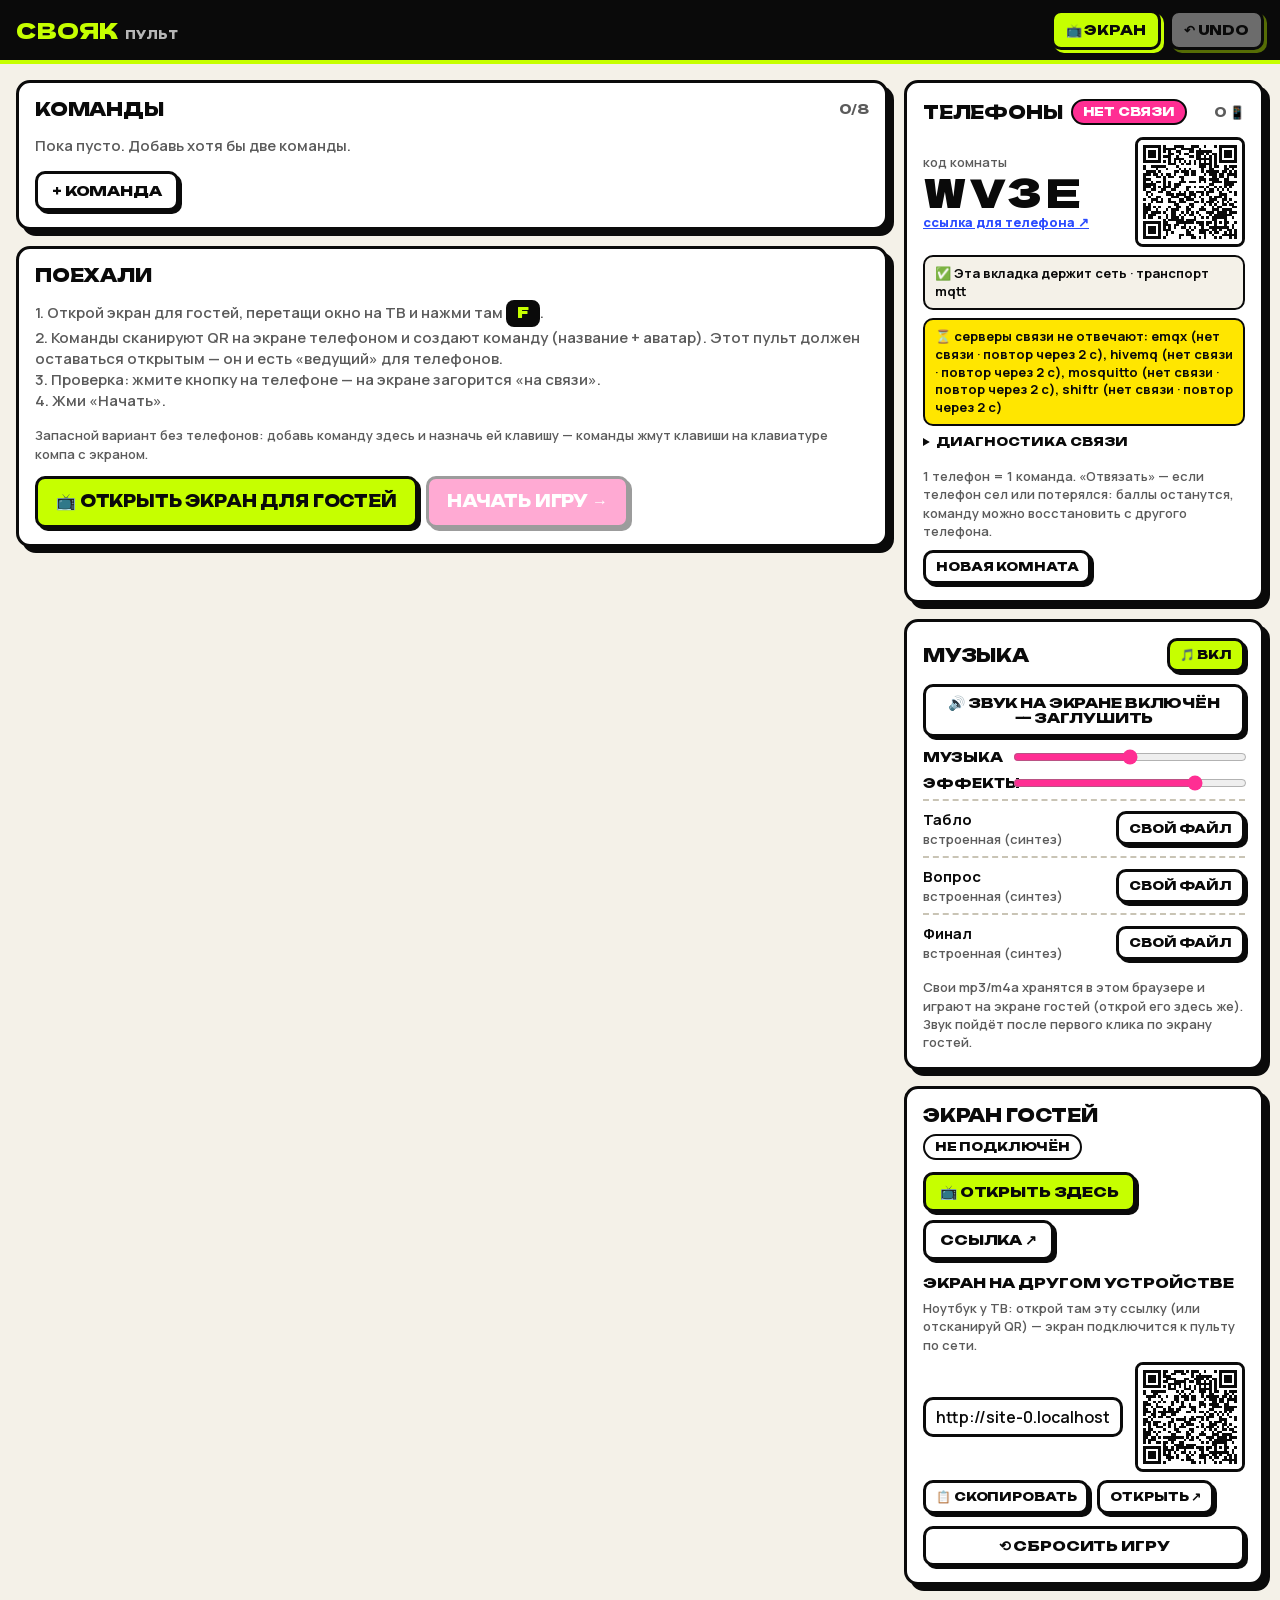
==== index.html @ b2e5863d "Без названия «СВОЯК / Zoomer Edition» на экране гостей Co-Authored-By: Claude Opus 5.5 <noreply@anth" ====
<!doctype html>
<html lang="ru">
<head>
  <meta charset="utf-8">
  <meta name="viewport" content="width=device-width, initial-scale=1">
  <title>Своя игра — пульт</title>
  <link rel="icon" href="data:image/svg+xml,%3Csvg xmlns=%22http://www.w3.org/2000/svg%22 viewBox=%220 0 64 64%22%3E%3Crect x=%224%22 y=%224%22 width=%2256%22 height=%2256%22 rx=%2214%22 fill=%22%23C6FF00%22 stroke=%22%230A0A0A%22 stroke-width=%226%22/%3E%3Ctext x=%2232%22 y=%2246%22 font-family=%22Arial Black,Arial,sans-serif%22 font-weight=%22900%22 font-size=%2238%22 text-anchor=%22middle%22 fill=%22%230A0A0A%22%3E%D0%A1%3C/text%3E%3C/svg%3E">
  <link rel="preload" href="assets/fonts/unbounded-cyrillic.woff2" as="font" type="font/woff2" crossorigin>
  <link rel="preload" href="assets/fonts/dela-gothic-one-cyrillic.woff2" as="font" type="font/woff2" crossorigin>
  <link rel="stylesheet" href="css/base.css?v=202610181628">
  <link rel="stylesheet" href="css/host.css?v=202610181628">
</head>
<body>
  <header class="topbar">
    <div class="logo">СВОЯК<small>пульт</small></div>
    <button class="btn lime" data-act="openScreen" title="Открыть экран для гостей">📺 Экран</button>
    <button class="btn" data-act="undo" id="undo-top" title="Отменить последнее начисление (Ctrl+Z)">↶ Undo</button>
  </header>
  <div id="banners"></div>
  <div class="layout">
    <main class="main" id="main"></main>
    <aside class="side" id="side"></aside>
  </div>
  <div id="toast" class="toast" hidden></div>

  <script src="js/state.js?v=202610181628"></script>
  <script src="js/loader.js?v=202610181628"></script>
  <!-- связь с телефонами: библиотеки лежат локально (CDN бывают заблокированы) -->
  <script src="js/vendor/mqtt-5.10.1.min.js?v=202610181628"></script>
  <script src="js/vendor/peerjs-1.5.4.min.js?v=202610181628"></script>
  <script src="js/qr.js?v=202610181628"></script>
  <script src="js/net.js?v=202610181628"></script>
  <script src="js/mediadb.js?v=202610181628"></script>
  <script src="js/remote.js?v=202610181628"></script>
  <script src="js/host.js?v=202610181628"></script>
</body>
</html>
---- css/base.css ----
/* Шрифты лежат у нас (assets/fonts, OFL — см. assets/CREDITS.md): без Google Fonts страница
   не ждёт чужой сервер. font-display: swap — сначала системный шрифт, потом подменяем.
   Fallback-гарнитуры подогнаны по ширине/высоте (size-adjust, ascent/descent-override),
   чтобы при подмене вёрстка почти не прыгала. Подмножества: кириллица + латиница. */
@font-face { font-family: "Dela Gothic One"; font-style: normal; font-weight: 400; font-display: swap;
  src: url("../assets/fonts/dela-gothic-one-cyrillic.woff2") format("woff2"); unicode-range: U+0301, U+0400-045F, U+0490-0491, U+04B0-04B1, U+2116; }
@font-face { font-family: "Dela Gothic One"; font-style: normal; font-weight: 400; font-display: swap;
  src: url("../assets/fonts/dela-gothic-one-latin.woff2") format("woff2"); unicode-range: U+0000-00FF, U+0131, U+0152-0153, U+02BB-02BC, U+02C6, U+02DA, U+02DC, U+0304, U+0308, U+0329, U+2000-206F, U+20AC, U+2122, U+2191, U+2193, U+2212, U+2215, U+FEFF, U+FFFD; }
@font-face { font-family: "Unbounded"; font-style: normal; font-weight: 700 900; font-display: swap;
  src: url("../assets/fonts/unbounded-cyrillic.woff2") format("woff2"); unicode-range: U+0301, U+0400-045F, U+0490-0491, U+04B0-04B1, U+2116; }
@font-face { font-family: "Unbounded"; font-style: normal; font-weight: 700 900; font-display: swap;
  src: url("../assets/fonts/unbounded-latin.woff2") format("woff2"); unicode-range: U+0000-00FF, U+0131, U+0152-0153, U+02BB-02BC, U+02C6, U+02DA, U+02DC, U+0304, U+0308, U+0329, U+2000-206F, U+20AC, U+2122, U+2191, U+2193, U+2212, U+2215, U+FEFF, U+FFFD; }
@font-face { font-family: "Manrope"; font-style: normal; font-weight: 400 800; font-display: swap;
  src: url("../assets/fonts/manrope-cyrillic.woff2") format("woff2"); unicode-range: U+0301, U+0400-045F, U+0490-0491, U+04B0-04B1, U+2116; }
@font-face { font-family: "Manrope"; font-style: normal; font-weight: 400 800; font-display: swap;
  src: url("../assets/fonts/manrope-latin.woff2") format("woff2"); unicode-range: U+0000-00FF, U+0131, U+0152-0153, U+02BB-02BC, U+02C6, U+02DA, U+02DC, U+0304, U+0308, U+0329, U+2000-206F, U+20AC, U+2122, U+2191, U+2193, U+2212, U+2215, U+FEFF, U+FFFD; }
@font-face { font-family: "Rubik Mono One"; font-style: normal; font-weight: 400; font-display: swap;
  src: url("../assets/fonts/rubik-mono-one-cyrillic.woff2") format("woff2"); unicode-range: U+0301, U+0400-045F, U+0490-0491, U+04B0-04B1, U+2116; }
@font-face { font-family: "Rubik Mono One"; font-style: normal; font-weight: 400; font-display: swap;
  src: url("../assets/fonts/rubik-mono-one-latin.woff2") format("woff2"); unicode-range: U+0000-00FF, U+0131, U+0152-0153, U+02BB-02BC, U+02C6, U+02DA, U+02DC, U+0304, U+0308, U+0329, U+2000-206F, U+20AC, U+2122, U+2191, U+2193, U+2212, U+2215, U+FEFF, U+FFFD; }

/* metric-friendly fallback: Arial Black (macOS/Windows) или Arial/Roboto Bold (Android) */
@font-face { font-family: "Dela Fallback Black"; src: local("Arial Black"), local("Arial-Black"); size-adjust: 109.3%; ascent-override: 106.1%; descent-override: 26.4%; line-gap-override: 0%; }
@font-face { font-family: "Dela Fallback"; src: local("Arial Bold"), local("Arial-BoldMT"), local("Roboto Bold"), local("Roboto-Bold"); size-adjust: 130.5%; ascent-override: 88.9%; descent-override: 22.1%; line-gap-override: 0%; }
@font-face { font-family: "Unbounded Fallback Black"; src: local("Arial Black"), local("Arial-Black"); size-adjust: 117.5%; ascent-override: 84.7%; descent-override: 20.9%; line-gap-override: 0%; }
@font-face { font-family: "Unbounded Fallback"; src: local("Arial Bold"), local("Arial-BoldMT"), local("Roboto Bold"), local("Roboto-Bold"); size-adjust: 134%; ascent-override: 74.3%; descent-override: 18.3%; line-gap-override: 0%; }
@font-face { font-family: "Manrope Fallback"; font-weight: 400 599; src: local("Arial"), local("ArialMT"), local("Roboto"), local("Roboto-Regular"); size-adjust: 99%; ascent-override: 107.7%; descent-override: 30.3%; line-gap-override: 0%; }
@font-face { font-family: "Manrope Fallback"; font-weight: 600 900; src: local("Arial Bold"), local("Arial-BoldMT"), local("Roboto Bold"), local("Roboto-Bold"); size-adjust: 99%; ascent-override: 107.7%; descent-override: 30.3%; line-gap-override: 0%; }
@font-face { font-family: "Rubik Mono Fallback"; src: local("Arial Black"), local("Arial-Black"); size-adjust: 131.7%; ascent-override: 70.8%; descent-override: 23.2%; line-gap-override: 0%; }

/* Общие токены: кислотный лайм, горячий розовый, электрик-синий, оранжевый + чёрный и белый. */
:root {
  --lime: #C6FF00;
  --pink: #FF2E93;
  --blue: #2B4BFF;
  --orange: #FF6A00;
  --yellow: #FFE600;
  --black: #0A0A0A;
  --white: #FFFFFF;
  --paper: #F4F1E8;
  --red: #FF2E2E;

  --bg: var(--blue);
  --ink: var(--black);

  --line: 4px solid var(--black);
  --hard: 8px 8px 0 var(--black);
  --hard-sm: 5px 5px 0 var(--black);
  --ease-pop: cubic-bezier(.34, 1.56, .64, 1);

  --font-display: "Dela Gothic One", "Dela Fallback Black", "Dela Fallback", Impact, sans-serif;
  --font-head: "Unbounded", "Unbounded Fallback Black", "Unbounded Fallback", "Arial Black", sans-serif;
  --font-mono: "Rubik Mono One", "Rubik Mono Fallback", "Courier New", monospace;
  --font-body: "Manrope", "Manrope Fallback", "Helvetica Neue", Arial, sans-serif;
}

[hidden] { display: none !important; }
* { box-sizing: border-box; }
html { -webkit-text-size-adjust: 100%; }
body {
  margin: 0;
  background: var(--bg);
  color: var(--ink);
  font-family: var(--font-body);
  -webkit-font-smoothing: antialiased;
}
button, input, select { font: inherit; color: inherit; }
button { cursor: pointer; }
.emoji-font { font-family: "Apple Color Emoji", "Segoe UI Emoji", "Noto Color Emoji", sans-serif; }
---- css/host.css ----
/* Пульт ведущего: тот же стикерный стиль, но спокойнее и удобнее.
   Mobile-first: на 360–400 px одна колонка с отступами 16 px, на десктопе — две. */
body { background: var(--paper); color: var(--black); font: 600 15px/1.4 var(--font-body); min-height: 100vh; overflow-x: hidden; }

.topbar {
  position: sticky; top: 0; z-index: 50; display: flex; flex-wrap: wrap; align-items: center; gap: 8px;
  padding: 10px 16px; background: var(--black); color: var(--white); border-bottom: 4px solid var(--lime);
}
.logo { font: 400 22px/1 var(--font-display); color: var(--lime); margin-right: auto; white-space: nowrap; }
.logo small { font: 800 11px var(--font-head); color: var(--white); opacity: .7; margin-left: 6px; letter-spacing: .04em; text-transform: uppercase; }
.topbar .btn { padding: 8px 12px; font-size: 13px; box-shadow: 3px 3px 0 var(--lime); }

.banner { margin: 12px 16px 0; padding: 10px 14px; border: 3px solid var(--black); border-radius: 10px; background: var(--yellow); font-weight: 700; box-shadow: 4px 4px 0 var(--black); }
.banner a { color: var(--black); font-weight: 800; }
.banner.sample { background: var(--orange); }

.layout { display: grid; grid-template-columns: minmax(0, 1fr); gap: 16px; padding: 16px; max-width: 1400px; margin: 0 auto; }
@media (min-width: 980px) {
  .layout { grid-template-columns: minmax(0, 1fr) 360px; align-items: start; }
  .side { position: sticky; top: 76px; }
}
.side { display: flex; flex-direction: column; gap: 16px; min-width: 0; }
.main { display: flex; flex-direction: column; gap: 16px; min-width: 0; }

.card { background: var(--white); border: 3px solid var(--black); border-radius: 14px; box-shadow: 6px 6px 0 var(--black); padding: 16px; min-width: 0; }
.card h2 { margin: 0 0 12px; font: 800 18px/1.15 var(--font-head); text-transform: uppercase; letter-spacing: -.01em; display: flex; align-items: center; gap: 8px; flex-wrap: wrap; }
.card h2 .sp { margin-left: auto; }
.card h3 { margin: 14px 0 8px; font: 800 14px var(--font-head); text-transform: uppercase; }
.muted { color: #5b5b5b; font-weight: 600; }
.small { font-size: 13px; }

/* кнопки */
.btn {
  display: inline-flex; align-items: center; justify-content: center; gap: 6px; min-height: 40px; padding: 8px 14px;
  border: 3px solid var(--black); border-radius: 10px; background: var(--white); color: var(--black);
  font: 800 14px/1.1 var(--font-head); text-transform: uppercase; letter-spacing: -.01em; box-shadow: 3px 3px 0 var(--black);
  transition: transform .08s, box-shadow .08s; text-decoration: none; touch-action: manipulation; text-align: center;
}
.btn:active { transform: translate(3px, 3px); box-shadow: 0 0 0 var(--black); }
.btn:disabled { opacity: .4; pointer-events: none; }
.btn.lime { background: var(--lime); }
.btn.pink { background: var(--pink); color: var(--white); }
.btn.blue { background: var(--blue); color: var(--white); }
.btn.orange { background: var(--orange); color: var(--black); }
.btn.black { background: var(--black); color: var(--lime); }
.btn.big { min-height: 52px; font-size: 16px; padding: 12px 18px; }
.btn.wide { width: 100%; }
.btn.danger { background: var(--red); color: var(--white); }
.btn.sm { min-height: 34px; padding: 5px 10px; font-size: 12px; }
.row { display: flex; flex-wrap: wrap; gap: 8px; align-items: center; }
.row > .grow { flex: 1; }
.stack { display: flex; flex-direction: column; gap: 8px; }

input[type=text], input[type=number], select {
  min-height: 40px; padding: 6px 10px; border: 3px solid var(--black); border-radius: 10px; background: var(--white);
  font: 700 16px var(--font-body); min-width: 0; width: 100%;
}
input:focus, select:focus, .btn:focus-visible { outline: 3px solid var(--blue); outline-offset: 2px; }

/* настройка команд */
.team-edit { display: grid; grid-template-columns: 56px minmax(0, 1fr) auto; gap: 8px; align-items: center; padding: 12px; border: 3px solid var(--black); border-radius: 12px; background: var(--paper); margin-bottom: 10px; }
.team-edit .emo { text-align: center; font-size: 24px; padding: 4px; }
.team-edit .swatches, .team-edit .keyrow { grid-column: 1 / -1; }
.swatches { display: flex; flex-wrap: wrap; gap: 6px; }
.sw { width: 34px; height: 34px; border-radius: 8px; border: 3px solid var(--black); padding: 0; }
.sw.on { box-shadow: 0 0 0 3px var(--paper), 0 0 0 6px var(--black); }
.keyrow { display: flex; flex-wrap: wrap; gap: 8px; align-items: center; }
.kbd { display: inline-block; min-width: 34px; text-align: center; padding: 4px 8px; border-radius: 8px; background: var(--black); color: var(--lime); font: 400 15px var(--font-mono); }
.btn.capturing { background: var(--pink); color: var(--white); animation: blink 1s steps(2) infinite; }
@keyframes blink { 50% { opacity: .6; } }
.emoji-picks { display: flex; flex-wrap: wrap; gap: 4px; }
.emoji-picks button { border: 2px solid var(--black); background: var(--white); border-radius: 8px; width: 34px; height: 34px; font-size: 18px; padding: 0; }

/* мини-табло */
.mboard { display: flex; flex-direction: column; gap: 8px; }
.mrow { display: grid; grid-template-columns: repeat(var(--cols, 5), minmax(0, 1fr)); gap: 6px; }
.mrow .mname { grid-column: 1 / -1; font: 800 13px/1.2 var(--font-head); text-transform: uppercase; padding: 4px 2px 0; }
@media (min-width: 700px) {
  .mrow { grid-template-columns: minmax(150px, 1.6fr) repeat(var(--cols, 5), minmax(0, 1fr)); }
  .mrow .mname { grid-column: auto; align-self: center; padding: 0; }
}
.mcell { position: relative; min-height: 48px; border: 3px solid var(--black); border-radius: 10px; background: var(--lime); font: 400 17px var(--font-display); box-shadow: 3px 3px 0 var(--black); padding: 0; }
.mcell:active { transform: translate(3px, 3px); box-shadow: none; }
.mcell.used { background: #e4e0d4; color: #8a8a8a; box-shadow: none; text-decoration: line-through; border-style: dashed; }
.mcell.current { background: var(--pink); color: var(--white); }
.mcell .sp { position: absolute; right: -6px; top: -9px; font-size: 15px; background: var(--white); border: 2px solid var(--black); border-radius: 50%; width: 24px; height: 24px; display: grid; place-items: center; text-decoration: none; }
.mcell .dot { position: absolute; left: 4px; top: 4px; width: 12px; height: 12px; border-radius: 50%; border: 2px solid var(--black); background: var(--tc); }
.mcell.armed { background: var(--orange); color: var(--black); text-decoration: none; }

/* вопрос */
.qmeta { display: flex; flex-wrap: wrap; gap: 6px; margin-bottom: 10px; }
.pill { display: inline-flex; align-items: center; gap: 4px; padding: 4px 10px; border: 2px solid var(--black); border-radius: 999px; font: 800 12px/1.2 var(--font-head); text-transform: uppercase; background: var(--white); }
.pill.black { background: var(--black); color: var(--lime); }
.pill.pink { background: var(--pink); color: var(--white); }
.pill.lime { background: var(--lime); }
.prompt { font: 800 19px/1.3 var(--font-head); margin: 4px 0 12px; }
.answer { padding: 12px 14px; border: 3px solid var(--black); border-radius: 12px; background: var(--lime); box-shadow: 4px 4px 0 var(--black); }
.answer .lbl { font: 800 11px var(--font-head); letter-spacing: .08em; }
.answer .txt { font: 900 22px/1.15 var(--font-head); margin-top: 2px; }
.note { margin-top: 10px; padding: 10px 12px; border-left: 5px solid var(--pink); background: var(--paper); font-size: 14px; }
.thumbs { display: flex; flex-wrap: wrap; gap: 8px; margin: 0 0 12px; }
.thumbs img { height: 90px; max-width: 45%; object-fit: cover; border: 3px solid var(--black); border-radius: 8px; background: #ddd; }
.thumbs .broken { height: 90px; padding: 8px; border: 3px dashed var(--black); border-radius: 8px; font-size: 11px; max-width: 45%; overflow: hidden; word-break: break-all; background: var(--yellow); }
.emoji-big { font-size: 40px; letter-spacing: 4px; }

.judge { display: flex; flex-direction: column; gap: 8px; }
.jrow { display: grid; grid-template-columns: minmax(0, 1fr) auto auto; gap: 6px; align-items: center; padding: 8px; border: 3px solid var(--black); border-radius: 12px; background: var(--white); }
.jrow.buzzed { background: var(--tc); color: var(--tx); box-shadow: 4px 4px 0 var(--black); }
.jrow.owner { outline: 4px solid var(--tc); outline-offset: 0; }
.jrow.out { opacity: .55; }
.jname { display: flex; align-items: center; gap: 8px; min-width: 0; font: 800 15px var(--font-head); }
.jname span:last-child { overflow: hidden; text-overflow: ellipsis; white-space: nowrap; }
.av { flex: 0 0 auto; width: 32px; height: 32px; border-radius: 8px; border: 2px solid var(--black); background: var(--tc); display: grid; place-items: center; font-size: 18px; }
.jrow .btn { min-width: 74px; padding: 6px 8px; }

/* таймер, баззер, счёт */
.timer-big { font: 400 46px/1 var(--font-display); font-variant-numeric: tabular-nums; }
.timer-big.low { color: var(--pink); }
.buzzbox { padding: 12px; border: 3px dashed var(--black); border-radius: 12px; font: 800 16px var(--font-head); text-align: center; }
.buzzbox.hit { border-style: solid; background: var(--tc); color: var(--tx); box-shadow: 4px 4px 0 var(--black); animation: pop .4s var(--ease-pop); }
@keyframes pop { from { transform: scale(.8); } }
.score-row { display: grid; grid-template-columns: minmax(0, 1fr) auto auto auto; gap: 6px; align-items: center; padding: 6px 0; border-bottom: 2px dashed #c9c4b5; }
.score-row:last-child { border-bottom: 0; }
.score-row .val { font: 400 22px var(--font-display); min-width: 56px; text-align: right; }
.score-row .btn { min-width: 40px; font-size: 18px; }
.score-row .val.neg { color: var(--red); }
.undo-label { font-size: 12px; color: #5b5b5b; margin-top: 6px; min-height: 16px; }
/* тост — сверху под шапкой и «прозрачный» для кликов: не перекрывает ✓/✗ судейства */
.toast { position: fixed; left: 50%; top: calc(72px + env(safe-area-inset-top, 0px)); transform: translateX(-50%) rotate(-1deg); z-index: 100; pointer-events: none;
  background: var(--black); color: var(--lime); padding: 10px 16px; border: 3px solid var(--lime); border-radius: 10px; box-shadow: 4px 4px 0 var(--black);
  font-weight: 800; max-width: calc(100% - 32px); text-align: center; }
.hotkeys { font-size: 12px; color: #5b5b5b; }
.hotkeys .kbd { font-size: 11px; padding: 2px 6px; min-width: 0; }
.final-bet { display: grid; grid-template-columns: minmax(0, 1fr) 110px; gap: 8px; align-items: center; margin-bottom: 8px; }
.res-ok { color: #0a7a2a; font-weight: 800; }
.res-bad { color: var(--red); font-weight: 800; }

/* узкий экран телефона: имя команды отдельной строкой, кнопки — под ним */
@media (max-width: 520px) {
  .jrow { grid-template-columns: 1fr 1fr; }
  .jrow .jname { grid-column: 1 / -1; }
  .jrow .btn { width: 100%; }
  .topbar .btn { padding: 6px 10px; }
}

/* телефоны */
.room-row { display: flex; align-items: center; justify-content: space-between; gap: 12px; }
.room-code { font: 400 40px/1 var(--font-display); letter-spacing: .08em; }
.join-link { color: var(--blue); font-weight: 800; }
.qr { width: 110px; height: 110px; border: 3px solid var(--black); border-radius: 8px; background: var(--white); image-rendering: pixelated; flex: 0 0 auto; }
.devs { margin-top: 10px; display: flex; flex-direction: column; gap: 4px; }
.dev-row { display: flex; align-items: center; justify-content: space-between; gap: 8px; padding: 4px 0; border-bottom: 2px dashed #c9c4b5; }
.dev-row:last-child { border-bottom: 0; }
.dev-n { font: 800 14px var(--font-head); white-space: nowrap; }
.pill.orange { background: var(--orange); }

.av { overflow: hidden; }
.av img { width: 100%; height: 100%; object-fit: cover; display: block; }
.dev-row { flex-wrap: wrap; }

/* музыка */
.mus-vol { display: grid; grid-template-columns: 80px 1fr; align-items: center; gap: 8px; margin-bottom: 6px; font: 800 13px var(--font-head); text-transform: uppercase; }
.mus-vol input { width: 100%; accent-color: var(--pink); }
.mus-row { display: flex; align-items: center; gap: 8px; padding: 8px 0; border-top: 2px dashed #c9c4b5; }
.mus-name { flex: 1; min-width: 0; display: flex; flex-direction: column; }
.mus-name span { overflow: hidden; text-overflow: ellipsis; white-space: nowrap; }

.diag { margin-top: 8px; padding: 8px 10px; border: 2px solid var(--black); border-radius: 10px; background: var(--paper); font: 700 13px/1.35 var(--font-body); display: flex; flex-wrap: wrap; align-items: center; gap: 8px; }
.diag.warn { background: var(--yellow); }

.timeup { display: flex; flex-wrap: wrap; align-items: center; gap: 8px; margin: 0 0 10px; padding: 10px 12px; border: 3px solid var(--black); border-radius: 12px; background: var(--yellow); font: 800 15px var(--font-head); animation: blink 1s steps(2) infinite; }
.timeup[hidden] { display: none; }

.netdiag { margin-top: 8px; font: 600 12px/1.5 var(--font-body); }
.netdiag summary { cursor: pointer; font: 800 12px var(--font-head); text-transform: uppercase; }
#net-diag { margin-top: 6px; padding: 8px; border: 2px dashed #c9c4b5; border-radius: 8px; background: var(--paper); word-break: break-word; }
#screen-url { font: 600 16px var(--font-body); min-height: 36px; } /* < 16px — iOS зумит страницу при фокусе */
.fb-zero { text-align: right; line-height: 1.2; }
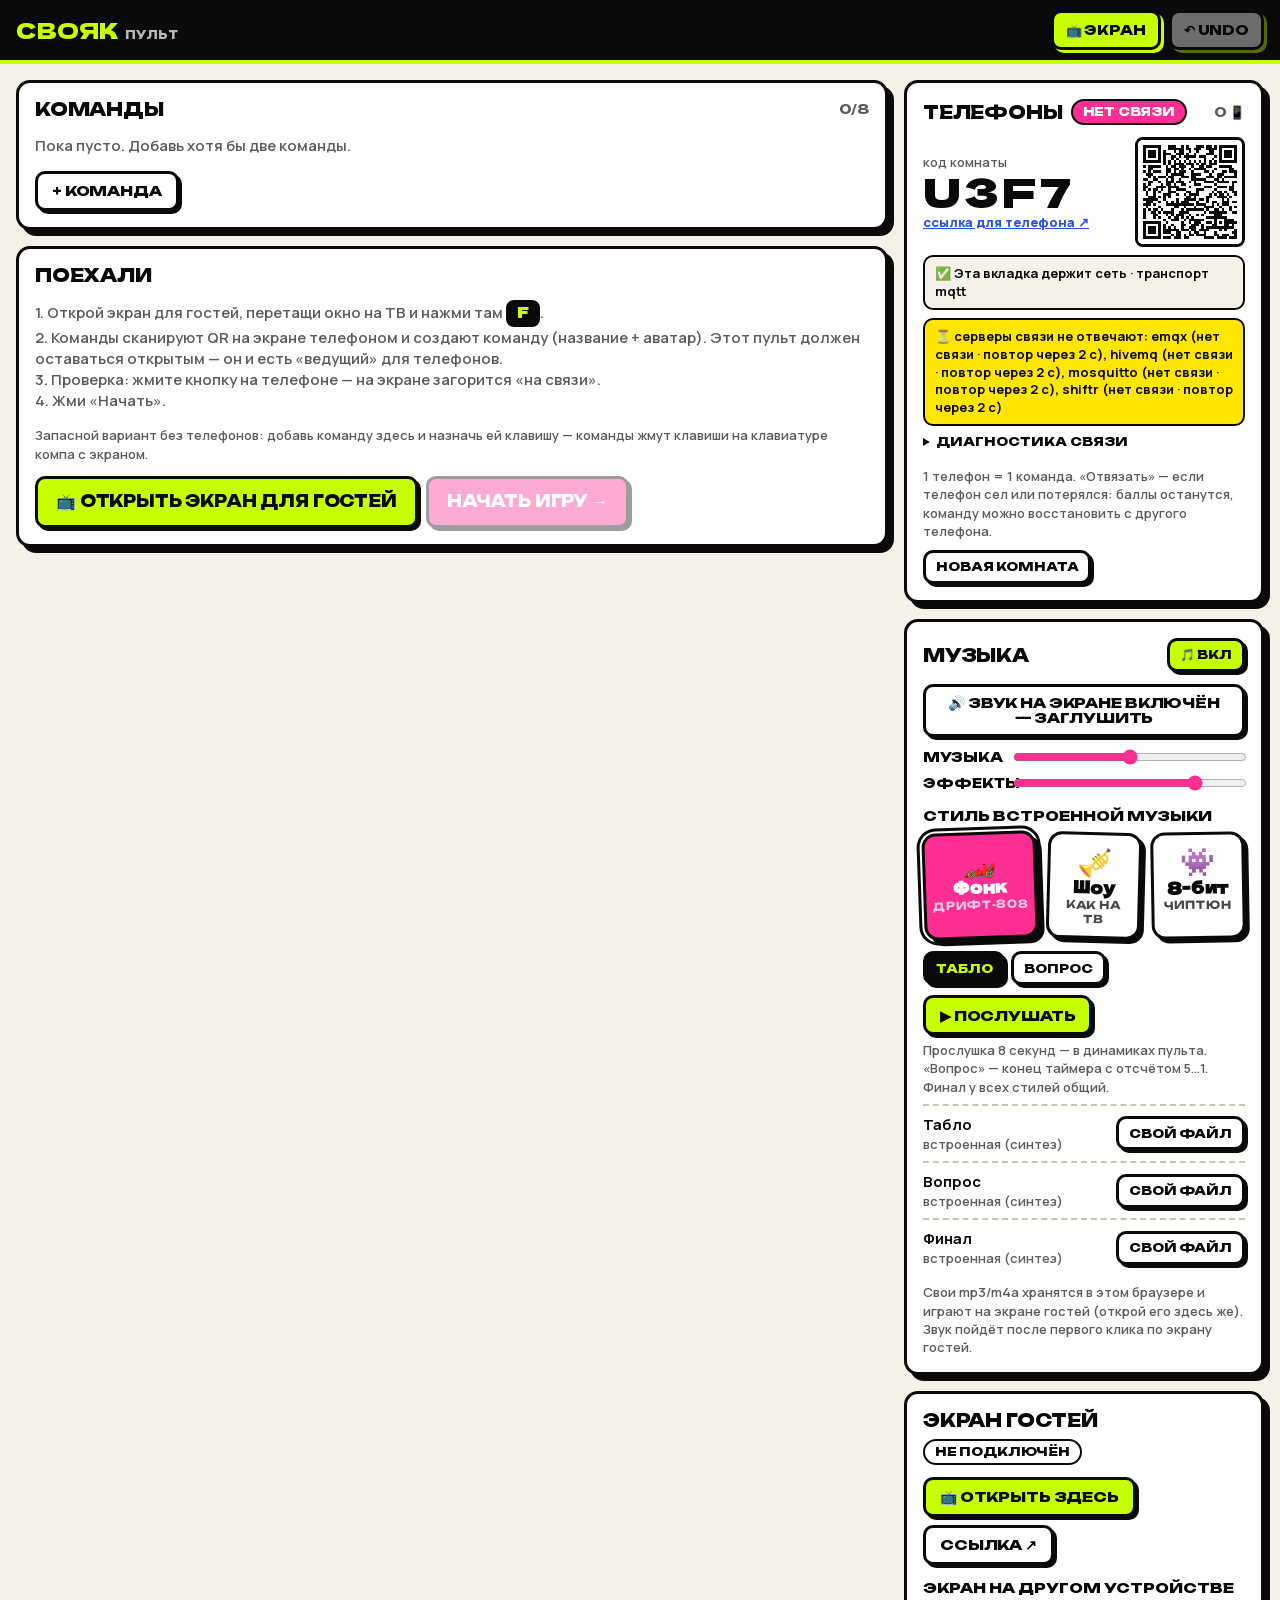
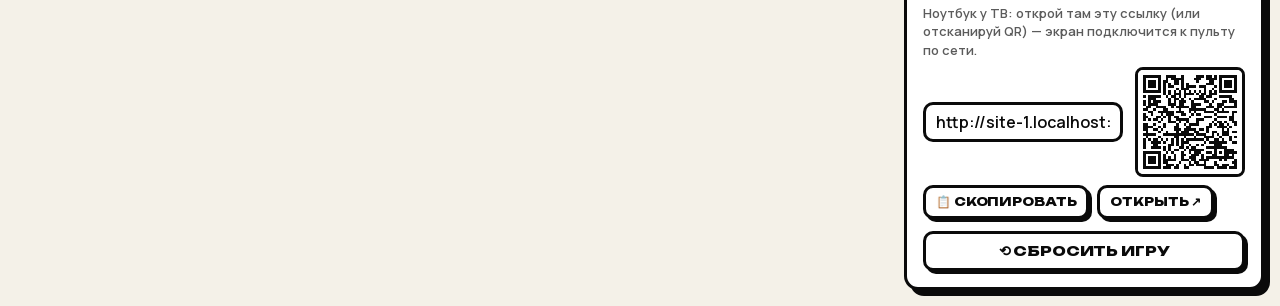
==== commit a5b9420a: "Три стиля встроенной музыки (фонк, шоу, 8-бит) с превью на пульте; экран больше не показывает модалк" ====
--- a/index.html
+++ b/index.html
@@ -7,8 +7,8 @@
   <link rel="icon" href="data:image/svg+xml,%3Csvg xmlns=%22http://www.w3.org/2000/svg%22 viewBox=%220 0 64 64%22%3E%3Crect x=%224%22 y=%224%22 width=%2256%22 height=%2256%22 rx=%2214%22 fill=%22%23C6FF00%22 stroke=%22%230A0A0A%22 stroke-width=%226%22/%3E%3Ctext x=%2232%22 y=%2246%22 font-family=%22Arial Black,Arial,sans-serif%22 font-weight=%22900%22 font-size=%2238%22 text-anchor=%22middle%22 fill=%22%230A0A0A%22%3E%D0%A1%3C/text%3E%3C/svg%3E">
   <link rel="preload" href="assets/fonts/unbounded-cyrillic.woff2" as="font" type="font/woff2" crossorigin>
   <link rel="preload" href="assets/fonts/dela-gothic-one-cyrillic.woff2" as="font" type="font/woff2" crossorigin>
-  <link rel="stylesheet" href="css/base.css?v=202610181628">
-  <link rel="stylesheet" href="css/host.css?v=202610181628">
+  <link rel="stylesheet" href="css/base.css?v=202610181659">
+  <link rel="stylesheet" href="css/host.css?v=202610181659">
 </head>
 <body>
   <header class="topbar">
@@ -23,15 +23,16 @@
   </div>
   <div id="toast" class="toast" hidden></div>
 
-  <script src="js/state.js?v=202610181628"></script>
-  <script src="js/loader.js?v=202610181628"></script>
+  <script src="js/state.js?v=202610181659"></script>
+  <script src="js/loader.js?v=202610181659"></script>
   <!-- связь с телефонами: библиотеки лежат локально (CDN бывают заблокированы) -->
-  <script src="js/vendor/mqtt-5.10.1.min.js?v=202610181628"></script>
-  <script src="js/vendor/peerjs-1.5.4.min.js?v=202610181628"></script>
-  <script src="js/qr.js?v=202610181628"></script>
-  <script src="js/net.js?v=202610181628"></script>
-  <script src="js/mediadb.js?v=202610181628"></script>
-  <script src="js/remote.js?v=202610181628"></script>
-  <script src="js/host.js?v=202610181628"></script>
+  <script src="js/vendor/mqtt-5.10.1.min.js?v=202610181659"></script>
+  <script src="js/vendor/peerjs-1.5.4.min.js?v=202610181659"></script>
+  <script src="js/qr.js?v=202610181659"></script>
+  <script src="js/net.js?v=202610181659"></script>
+  <script src="js/mediadb.js?v=202610181659"></script>
+  <script src="js/remote.js?v=202610181659"></script>
+  <script src="js/music.js?v=202610181659"></script>
+  <script src="js/host.js?v=202610181659"></script>
 </body>
 </html>
--- a/css/host.css
+++ b/css/host.css
@@ -176,3 +176,17 @@
 #net-diag { margin-top: 6px; padding: 8px; border: 2px dashed #c9c4b5; border-radius: 8px; background: var(--paper); word-break: break-word; }
 #screen-url { font: 600 16px var(--font-body); min-height: 36px; } /* < 16px — iOS зумит страницу при фокусе */
 .fb-zero { text-align: right; line-height: 1.2; }
+/* музыка: выбор стиля — крупные стикеры */
+.mus-styles { display: grid; grid-template-columns: repeat(3, 1fr); gap: 10px; margin: 6px 0 12px; }
+.mus-style { display: flex; flex-direction: column; align-items: center; gap: 2px; min-height: 92px; padding: 10px 6px; border: 3px solid var(--black); border-radius: 14px; background: var(--white); color: var(--black); box-shadow: 4px 4px 0 var(--black); cursor: pointer; font: 400 17px/1.1 var(--font-display); transition: transform .12s; }
+.mus-style:nth-child(1) { transform: rotate(-2deg); } .mus-style:nth-child(2) { transform: rotate(1.5deg); } .mus-style:nth-child(3) { transform: rotate(-1deg); }
+.mus-style .ms-ico { font-size: 28px; line-height: 1.1; }
+.mus-style small { font: 700 11px var(--font-head); text-transform: uppercase; opacity: .75; }
+.mus-style:hover { transform: rotate(0) translateY(-2px); }
+.mus-style:active { transform: translate(3px, 3px); box-shadow: 0 0 0 var(--black); }
+.mus-style.on { box-shadow: 6px 6px 0 var(--black); outline: 3px solid var(--black); outline-offset: 2px; }
+.mus-style.ms-phonk.on { background: var(--pink); color: var(--white); }
+.mus-style.ms-show.on { background: var(--orange); }
+.mus-style.ms-chip.on { background: var(--lime); }
+.mus-prev { display: flex; align-items: center; justify-content: space-between; gap: 10px; margin-bottom: 6px; flex-wrap: wrap; }
+.mus-seg { display: flex; gap: 6px; }
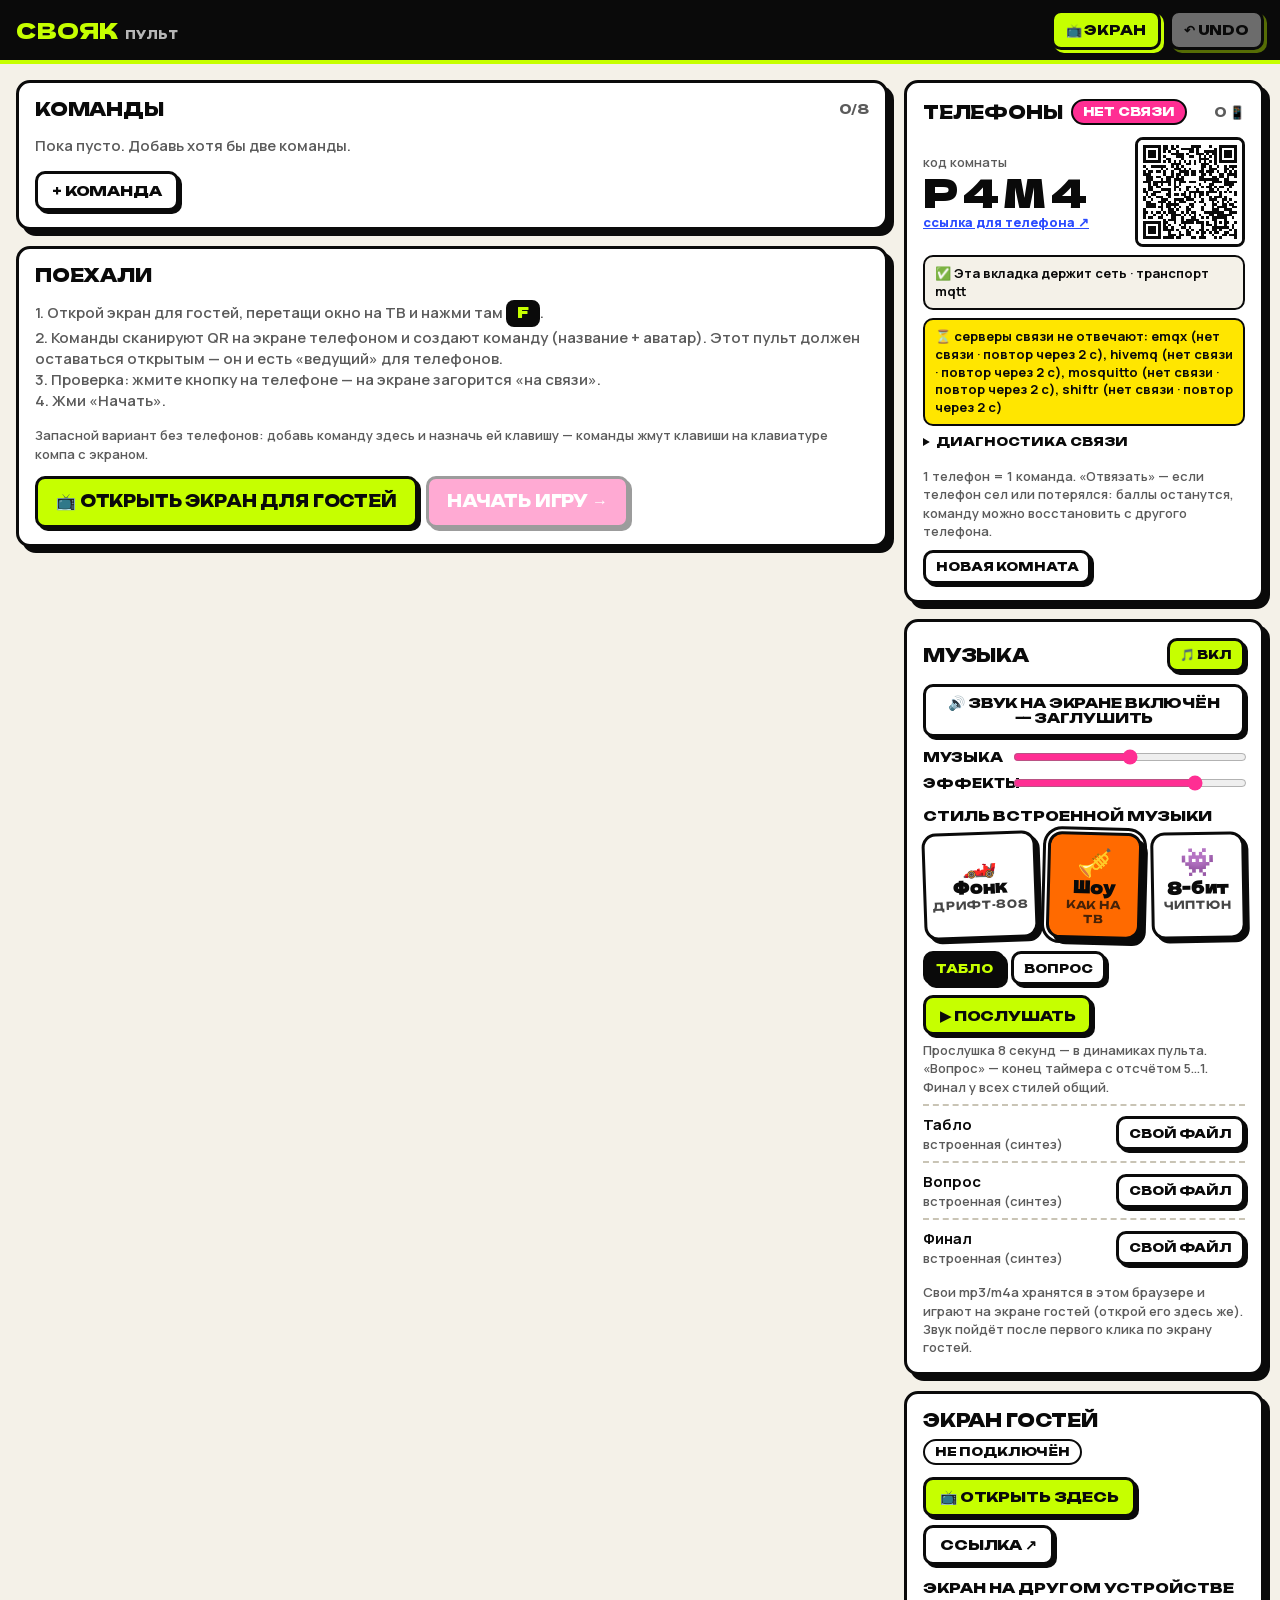
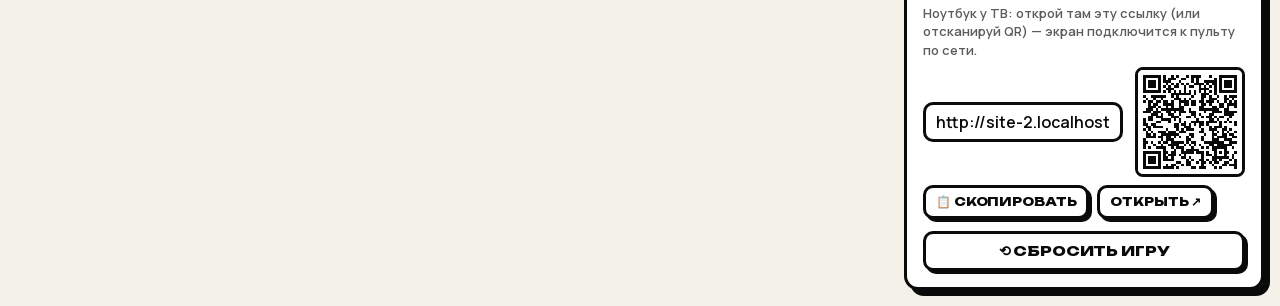
==== commit 72f09365: "Музыка по умолчанию — «Шоу» Co-Authored-By: Claude Opus 5.5 <noreply@anthropic.com>" ====
--- a/index.html
+++ b/index.html
@@ -7,8 +7,8 @@
   <link rel="icon" href="data:image/svg+xml,%3Csvg xmlns=%22http://www.w3.org/2000/svg%22 viewBox=%220 0 64 64%22%3E%3Crect x=%224%22 y=%224%22 width=%2256%22 height=%2256%22 rx=%2214%22 fill=%22%23C6FF00%22 stroke=%22%230A0A0A%22 stroke-width=%226%22/%3E%3Ctext x=%2232%22 y=%2246%22 font-family=%22Arial Black,Arial,sans-serif%22 font-weight=%22900%22 font-size=%2238%22 text-anchor=%22middle%22 fill=%22%230A0A0A%22%3E%D0%A1%3C/text%3E%3C/svg%3E">
   <link rel="preload" href="assets/fonts/unbounded-cyrillic.woff2" as="font" type="font/woff2" crossorigin>
   <link rel="preload" href="assets/fonts/dela-gothic-one-cyrillic.woff2" as="font" type="font/woff2" crossorigin>
-  <link rel="stylesheet" href="css/base.css?v=202610181659">
-  <link rel="stylesheet" href="css/host.css?v=202610181659">
+  <link rel="stylesheet" href="css/base.css?v=202610181710">
+  <link rel="stylesheet" href="css/host.css?v=202610181710">
 </head>
 <body>
   <header class="topbar">
@@ -23,16 +23,16 @@
   </div>
   <div id="toast" class="toast" hidden></div>
 
-  <script src="js/state.js?v=202610181659"></script>
-  <script src="js/loader.js?v=202610181659"></script>
+  <script src="js/state.js?v=202610181710"></script>
+  <script src="js/loader.js?v=202610181710"></script>
   <!-- связь с телефонами: библиотеки лежат локально (CDN бывают заблокированы) -->
-  <script src="js/vendor/mqtt-5.10.1.min.js?v=202610181659"></script>
-  <script src="js/vendor/peerjs-1.5.4.min.js?v=202610181659"></script>
-  <script src="js/qr.js?v=202610181659"></script>
-  <script src="js/net.js?v=202610181659"></script>
-  <script src="js/mediadb.js?v=202610181659"></script>
-  <script src="js/remote.js?v=202610181659"></script>
-  <script src="js/music.js?v=202610181659"></script>
-  <script src="js/host.js?v=202610181659"></script>
+  <script src="js/vendor/mqtt-5.10.1.min.js?v=202610181710"></script>
+  <script src="js/vendor/peerjs-1.5.4.min.js?v=202610181710"></script>
+  <script src="js/qr.js?v=202610181710"></script>
+  <script src="js/net.js?v=202610181710"></script>
+  <script src="js/mediadb.js?v=202610181710"></script>
+  <script src="js/remote.js?v=202610181710"></script>
+  <script src="js/music.js?v=202610181710"></script>
+  <script src="js/host.js?v=202610181710"></script>
 </body>
 </html>
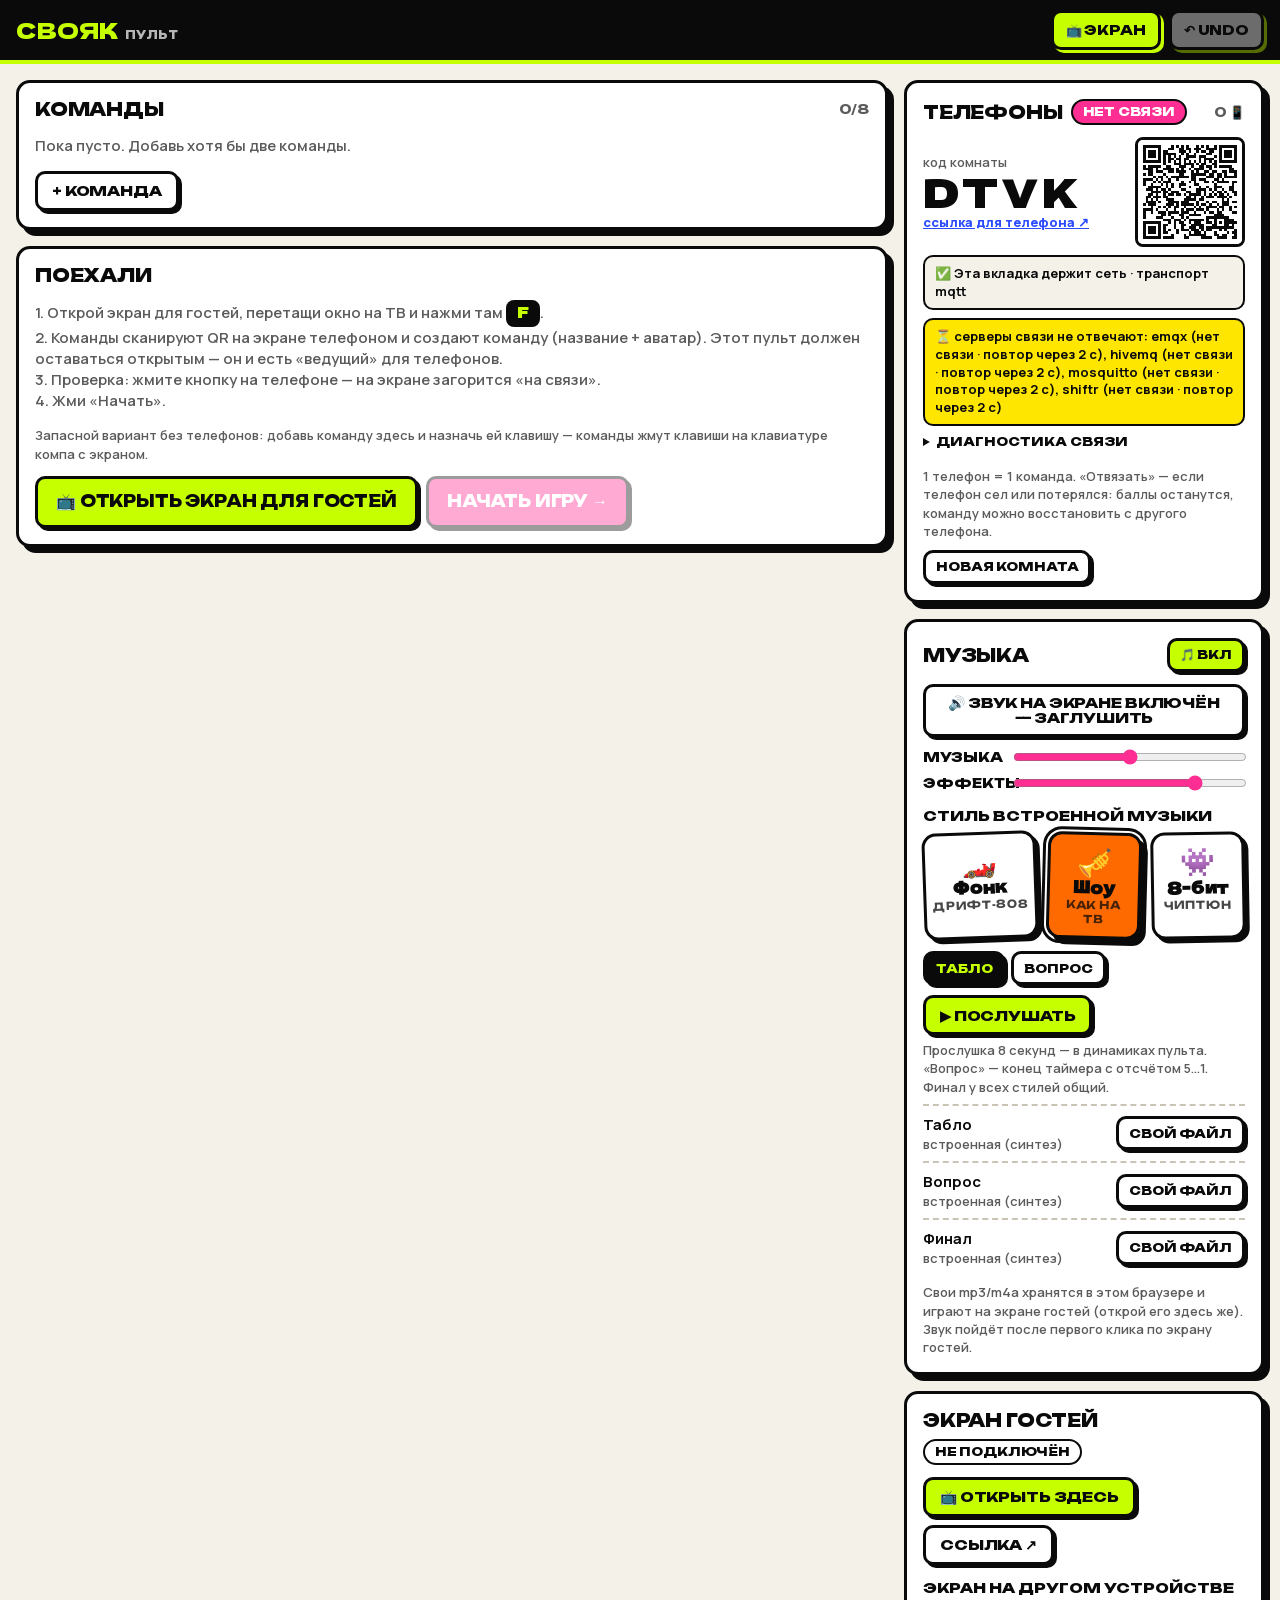
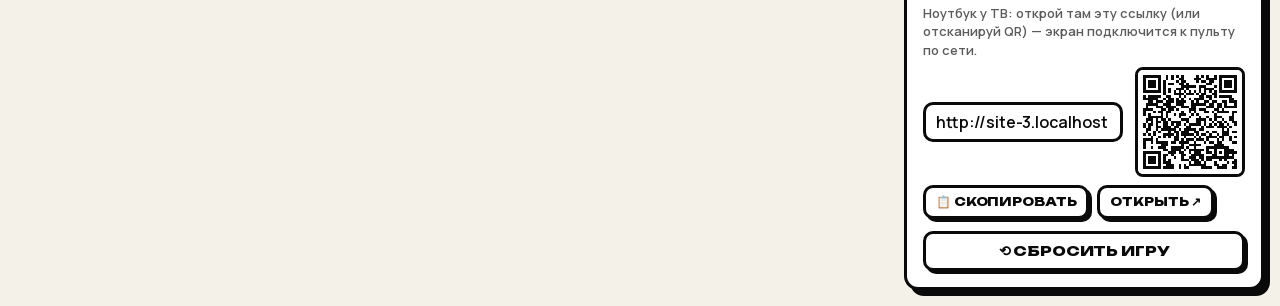
==== commit 3dfafb1a: "Музыкальные вопросы «Шазам в голове» (превью Apple Music, пластинка, управление с пульта, свой файл)" ====
--- a/index.html
+++ b/index.html
@@ -7,8 +7,8 @@
   <link rel="icon" href="data:image/svg+xml,%3Csvg xmlns=%22http://www.w3.org/2000/svg%22 viewBox=%220 0 64 64%22%3E%3Crect x=%224%22 y=%224%22 width=%2256%22 height=%2256%22 rx=%2214%22 fill=%22%23C6FF00%22 stroke=%22%230A0A0A%22 stroke-width=%226%22/%3E%3Ctext x=%2232%22 y=%2246%22 font-family=%22Arial Black,Arial,sans-serif%22 font-weight=%22900%22 font-size=%2238%22 text-anchor=%22middle%22 fill=%22%230A0A0A%22%3E%D0%A1%3C/text%3E%3C/svg%3E">
   <link rel="preload" href="assets/fonts/unbounded-cyrillic.woff2" as="font" type="font/woff2" crossorigin>
   <link rel="preload" href="assets/fonts/dela-gothic-one-cyrillic.woff2" as="font" type="font/woff2" crossorigin>
-  <link rel="stylesheet" href="css/base.css?v=202610181710">
-  <link rel="stylesheet" href="css/host.css?v=202610181710">
+  <link rel="stylesheet" href="css/base.css?v=202610181753">
+  <link rel="stylesheet" href="css/host.css?v=202610181753">
 </head>
 <body>
   <header class="topbar">
@@ -23,16 +23,17 @@
   </div>
   <div id="toast" class="toast" hidden></div>
 
-  <script src="js/state.js?v=202610181710"></script>
-  <script src="js/loader.js?v=202610181710"></script>
+  <script src="js/state.js?v=202610181753"></script>
+  <script src="js/loader.js?v=202610181753"></script>
   <!-- связь с телефонами: библиотеки лежат локально (CDN бывают заблокированы) -->
-  <script src="js/vendor/mqtt-5.10.1.min.js?v=202610181710"></script>
-  <script src="js/vendor/peerjs-1.5.4.min.js?v=202610181710"></script>
-  <script src="js/qr.js?v=202610181710"></script>
-  <script src="js/net.js?v=202610181710"></script>
-  <script src="js/mediadb.js?v=202610181710"></script>
-  <script src="js/remote.js?v=202610181710"></script>
-  <script src="js/music.js?v=202610181710"></script>
-  <script src="js/host.js?v=202610181710"></script>
+  <script src="js/vendor/mqtt-5.10.1.min.js?v=202610181753"></script>
+  <script src="js/vendor/peerjs-1.5.4.min.js?v=202610181753"></script>
+  <script src="js/qr.js?v=202610181753"></script>
+  <script src="js/net.js?v=202610181753"></script>
+  <script src="js/mediadb.js?v=202610181753"></script>
+  <script src="js/clip.js?v=202610181753"></script>
+  <script src="js/remote.js?v=202610181753"></script>
+  <script src="js/music.js?v=202610181753"></script>
+  <script src="js/host.js?v=202610181753"></script>
 </body>
 </html>
--- a/css/host.css
+++ b/css/host.css
@@ -190,3 +190,12 @@
 .mus-style.ms-chip.on { background: var(--lime); }
 .mus-prev { display: flex; align-items: center; justify-content: space-between; gap: 10px; margin-bottom: 6px; flex-wrap: wrap; }
 .mus-seg { display: flex; gap: 6px; }
+
+/* ---------- отрывок трека (audio-вопрос) ---------- */
+.clip-card { background: var(--paper); }
+.clip-card h2 { flex-wrap: wrap; }
+.clip-line { display: flex; align-items: center; gap: 10px; }
+.clip-bar { flex: 1; height: 18px; border: 3px solid var(--black); border-radius: 999px; background: var(--white); overflow: hidden; }
+.clip-bar i { display: block; height: 100%; width: 0; background: repeating-linear-gradient(-45deg, var(--lime) 0 10px, #a6d900 10px 20px); border-right: 3px solid var(--black); transition: width .15s linear; }
+.clip-time { font: 800 13px/1 var(--font-head); white-space: nowrap; font-variant-numeric: tabular-nums; }
+.clip-warn { margin: 0 0 10px; padding: 10px 12px; border: 3px solid var(--black); border-radius: 10px; background: var(--yellow); box-shadow: 4px 4px 0 var(--black); font-weight: 800; transform: rotate(-.6deg); }
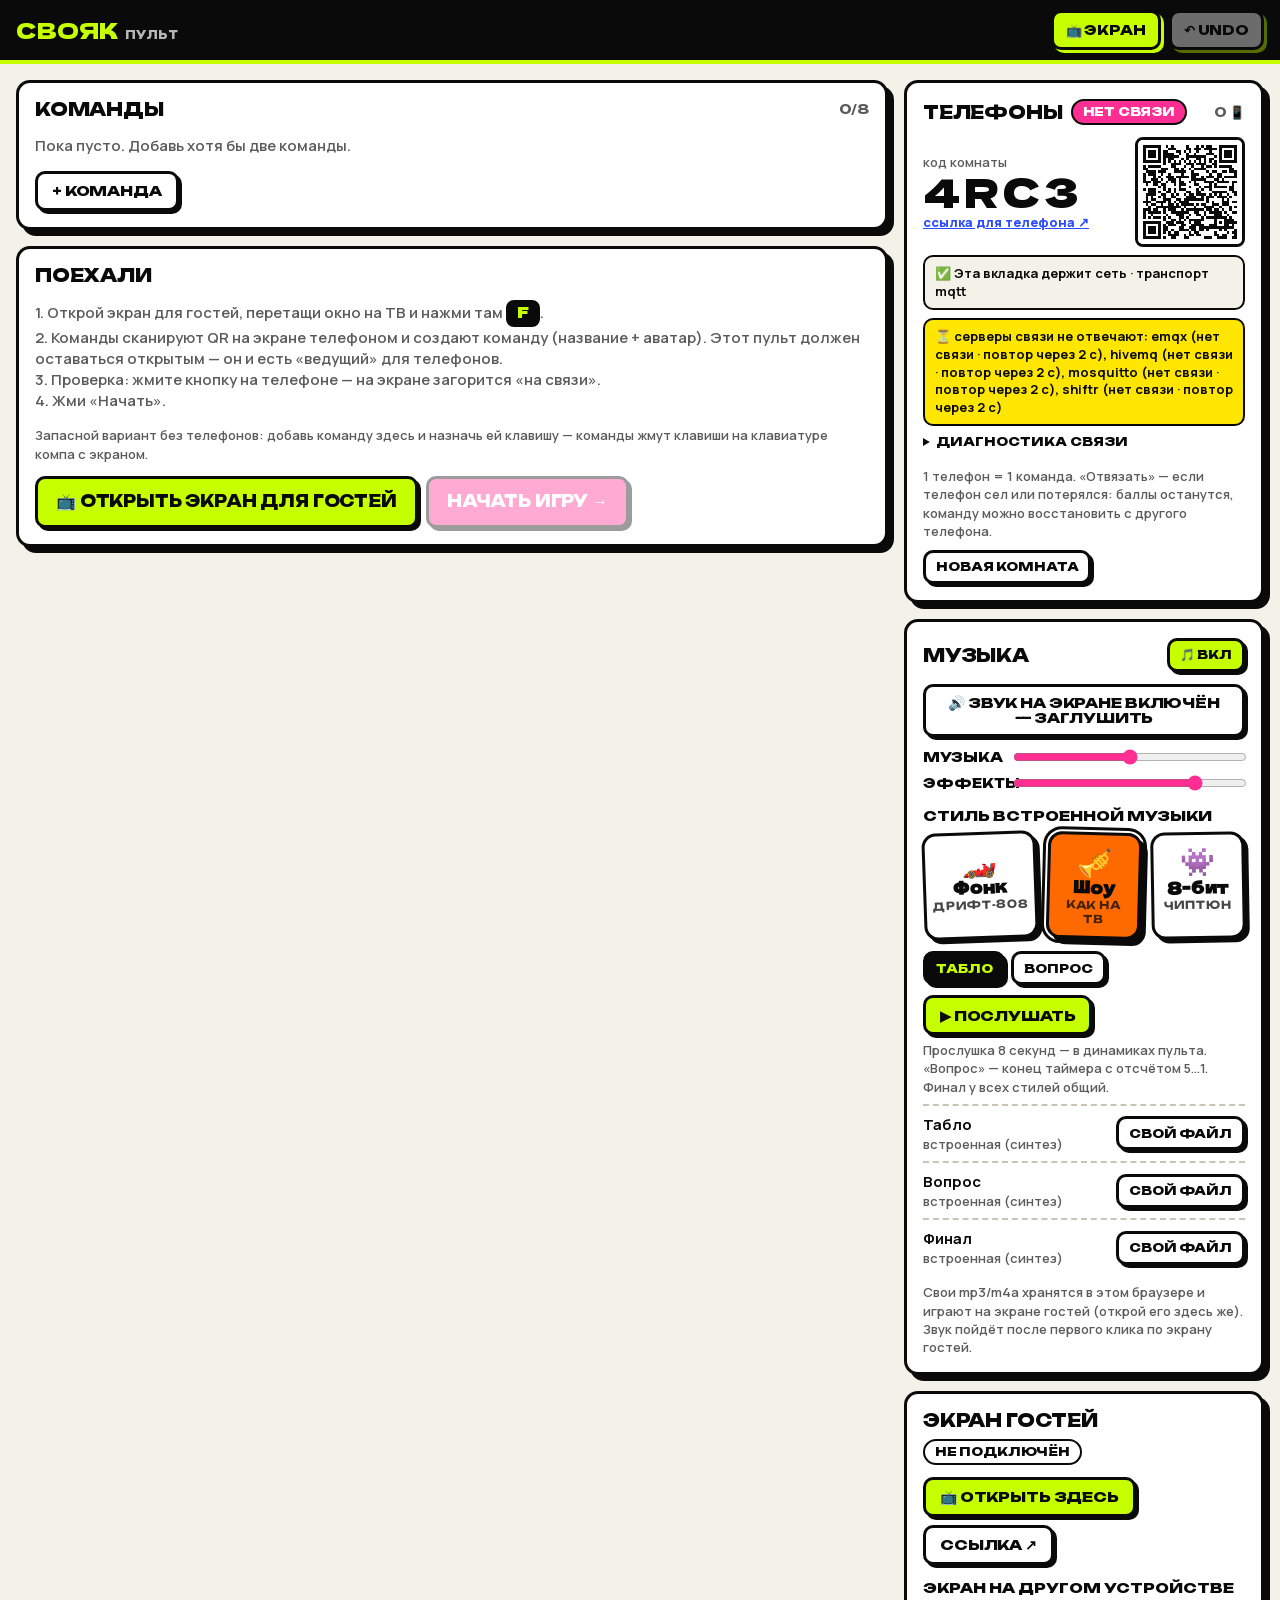
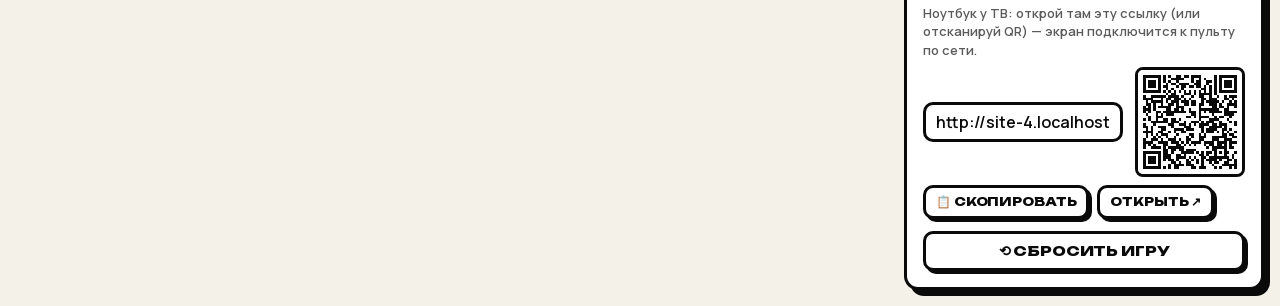
==== commit 7861fee8: "Трек не стартует сам: ведущий включает кнопкой ▶ или клавишей 2 Co-Authored-By: Claude Opus 5.5 <nor" ====
--- a/index.html
+++ b/index.html
@@ -7,8 +7,8 @@
   <link rel="icon" href="data:image/svg+xml,%3Csvg xmlns=%22http://www.w3.org/2000/svg%22 viewBox=%220 0 64 64%22%3E%3Crect x=%224%22 y=%224%22 width=%2256%22 height=%2256%22 rx=%2214%22 fill=%22%23C6FF00%22 stroke=%22%230A0A0A%22 stroke-width=%226%22/%3E%3Ctext x=%2232%22 y=%2246%22 font-family=%22Arial Black,Arial,sans-serif%22 font-weight=%22900%22 font-size=%2238%22 text-anchor=%22middle%22 fill=%22%230A0A0A%22%3E%D0%A1%3C/text%3E%3C/svg%3E">
   <link rel="preload" href="assets/fonts/unbounded-cyrillic.woff2" as="font" type="font/woff2" crossorigin>
   <link rel="preload" href="assets/fonts/dela-gothic-one-cyrillic.woff2" as="font" type="font/woff2" crossorigin>
-  <link rel="stylesheet" href="css/base.css?v=202610181753">
-  <link rel="stylesheet" href="css/host.css?v=202610181753">
+  <link rel="stylesheet" href="css/base.css?v=202610181759">
+  <link rel="stylesheet" href="css/host.css?v=202610181759">
 </head>
 <body>
   <header class="topbar">
@@ -23,17 +23,17 @@
   </div>
   <div id="toast" class="toast" hidden></div>
 
-  <script src="js/state.js?v=202610181753"></script>
-  <script src="js/loader.js?v=202610181753"></script>
+  <script src="js/state.js?v=202610181759"></script>
+  <script src="js/loader.js?v=202610181759"></script>
   <!-- связь с телефонами: библиотеки лежат локально (CDN бывают заблокированы) -->
-  <script src="js/vendor/mqtt-5.10.1.min.js?v=202610181753"></script>
-  <script src="js/vendor/peerjs-1.5.4.min.js?v=202610181753"></script>
-  <script src="js/qr.js?v=202610181753"></script>
-  <script src="js/net.js?v=202610181753"></script>
-  <script src="js/mediadb.js?v=202610181753"></script>
-  <script src="js/clip.js?v=202610181753"></script>
-  <script src="js/remote.js?v=202610181753"></script>
-  <script src="js/music.js?v=202610181753"></script>
-  <script src="js/host.js?v=202610181753"></script>
+  <script src="js/vendor/mqtt-5.10.1.min.js?v=202610181759"></script>
+  <script src="js/vendor/peerjs-1.5.4.min.js?v=202610181759"></script>
+  <script src="js/qr.js?v=202610181759"></script>
+  <script src="js/net.js?v=202610181759"></script>
+  <script src="js/mediadb.js?v=202610181759"></script>
+  <script src="js/clip.js?v=202610181759"></script>
+  <script src="js/remote.js?v=202610181759"></script>
+  <script src="js/music.js?v=202610181759"></script>
+  <script src="js/host.js?v=202610181759"></script>
 </body>
 </html>
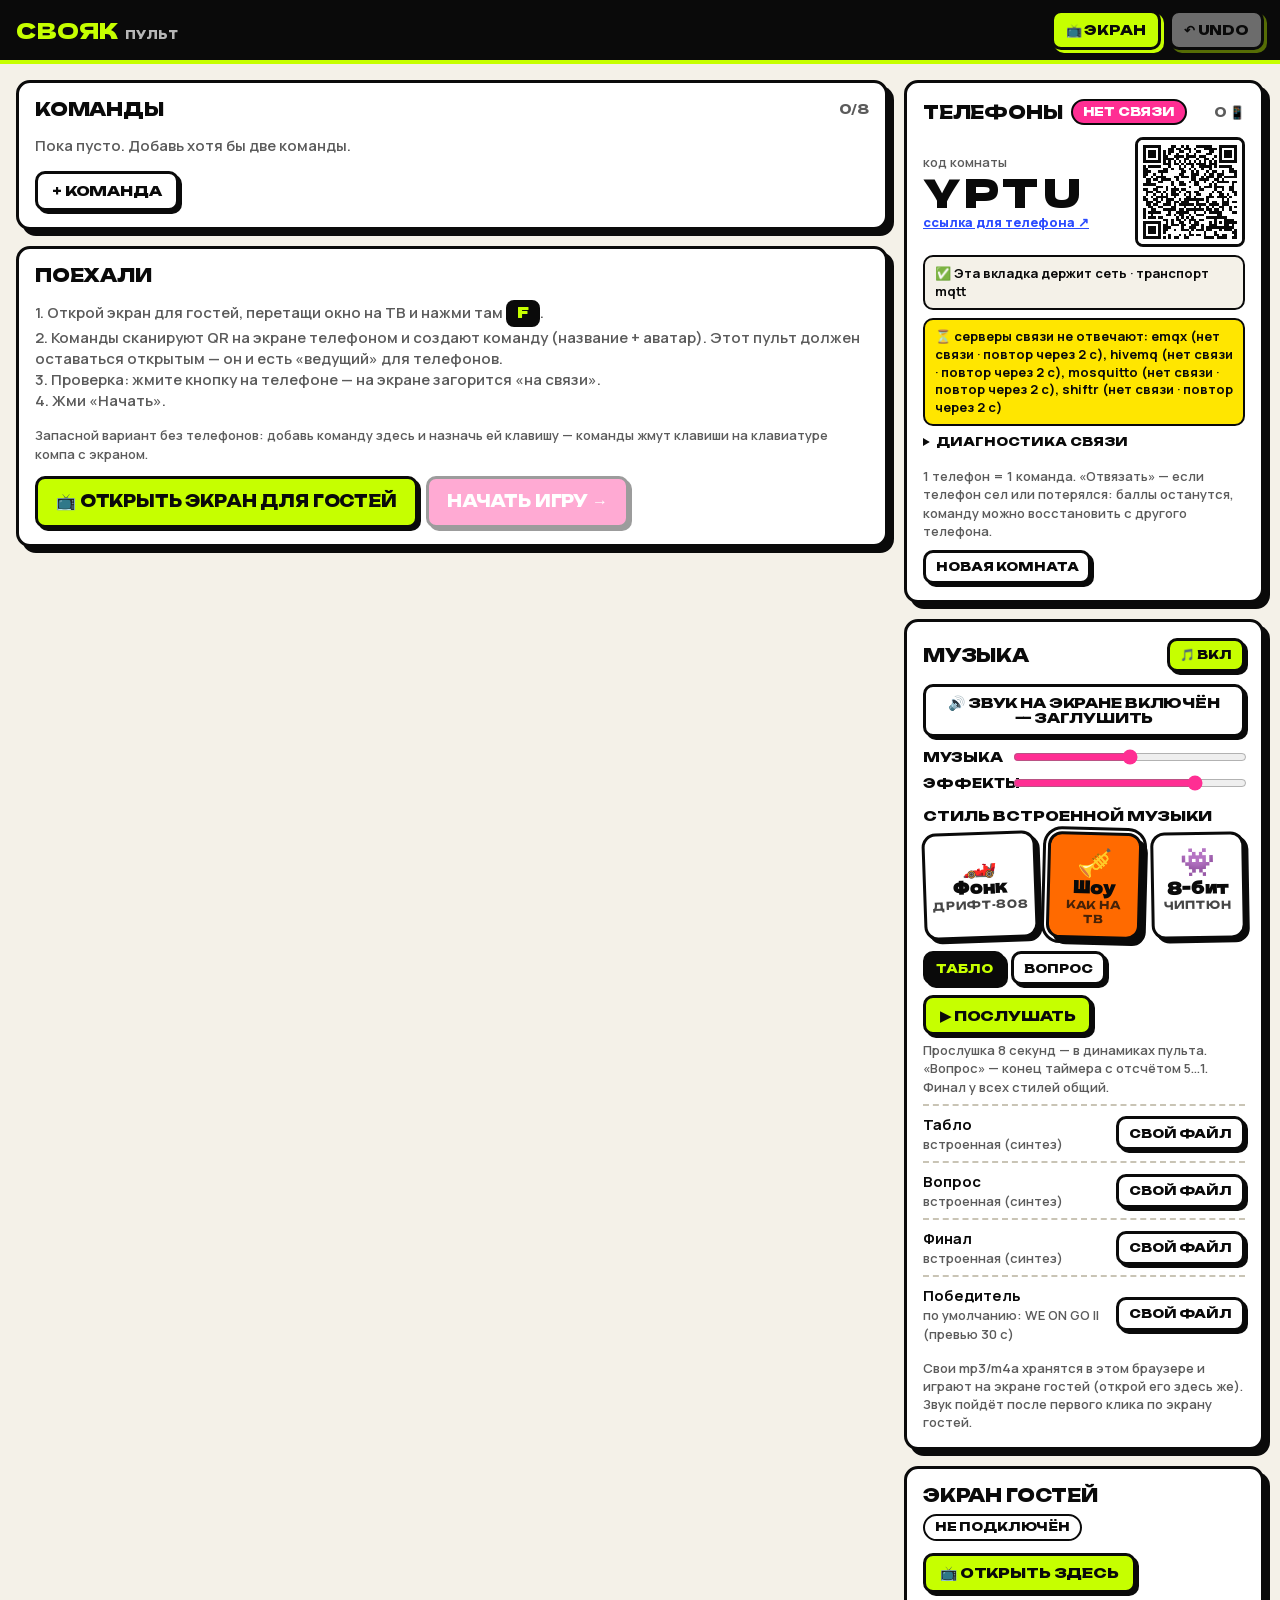
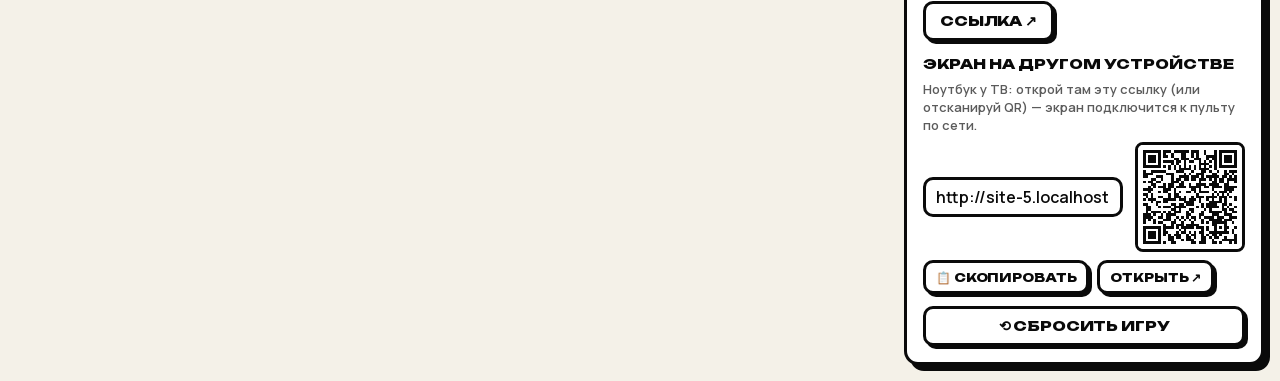
==== commit f59b973d: "Шоу победителя: WE ON GO II, прыжки команд на пьедестал, победитель по головам и финальный прыжок на" ====
--- a/index.html
+++ b/index.html
@@ -7,8 +7,8 @@
   <link rel="icon" href="data:image/svg+xml,%3Csvg xmlns=%22http://www.w3.org/2000/svg%22 viewBox=%220 0 64 64%22%3E%3Crect x=%224%22 y=%224%22 width=%2256%22 height=%2256%22 rx=%2214%22 fill=%22%23C6FF00%22 stroke=%22%230A0A0A%22 stroke-width=%226%22/%3E%3Ctext x=%2232%22 y=%2246%22 font-family=%22Arial Black,Arial,sans-serif%22 font-weight=%22900%22 font-size=%2238%22 text-anchor=%22middle%22 fill=%22%230A0A0A%22%3E%D0%A1%3C/text%3E%3C/svg%3E">
   <link rel="preload" href="assets/fonts/unbounded-cyrillic.woff2" as="font" type="font/woff2" crossorigin>
   <link rel="preload" href="assets/fonts/dela-gothic-one-cyrillic.woff2" as="font" type="font/woff2" crossorigin>
-  <link rel="stylesheet" href="css/base.css?v=202610181759">
-  <link rel="stylesheet" href="css/host.css?v=202610181759">
+  <link rel="stylesheet" href="css/base.css?v=202610201818">
+  <link rel="stylesheet" href="css/host.css?v=202610201818">
 </head>
 <body>
   <header class="topbar">
@@ -23,17 +23,17 @@
   </div>
   <div id="toast" class="toast" hidden></div>
 
-  <script src="js/state.js?v=202610181759"></script>
-  <script src="js/loader.js?v=202610181759"></script>
+  <script src="js/state.js?v=202610201818"></script>
+  <script src="js/loader.js?v=202610201818"></script>
   <!-- связь с телефонами: библиотеки лежат локально (CDN бывают заблокированы) -->
-  <script src="js/vendor/mqtt-5.10.1.min.js?v=202610181759"></script>
-  <script src="js/vendor/peerjs-1.5.4.min.js?v=202610181759"></script>
-  <script src="js/qr.js?v=202610181759"></script>
-  <script src="js/net.js?v=202610181759"></script>
-  <script src="js/mediadb.js?v=202610181759"></script>
-  <script src="js/clip.js?v=202610181759"></script>
-  <script src="js/remote.js?v=202610181759"></script>
-  <script src="js/music.js?v=202610181759"></script>
-  <script src="js/host.js?v=202610181759"></script>
+  <script src="js/vendor/mqtt-5.10.1.min.js?v=202610201818"></script>
+  <script src="js/vendor/peerjs-1.5.4.min.js?v=202610201818"></script>
+  <script src="js/qr.js?v=202610201818"></script>
+  <script src="js/net.js?v=202610201818"></script>
+  <script src="js/mediadb.js?v=202610201818"></script>
+  <script src="js/clip.js?v=202610201818"></script>
+  <script src="js/remote.js?v=202610201818"></script>
+  <script src="js/music.js?v=202610201818"></script>
+  <script src="js/host.js?v=202610201818"></script>
 </body>
 </html>
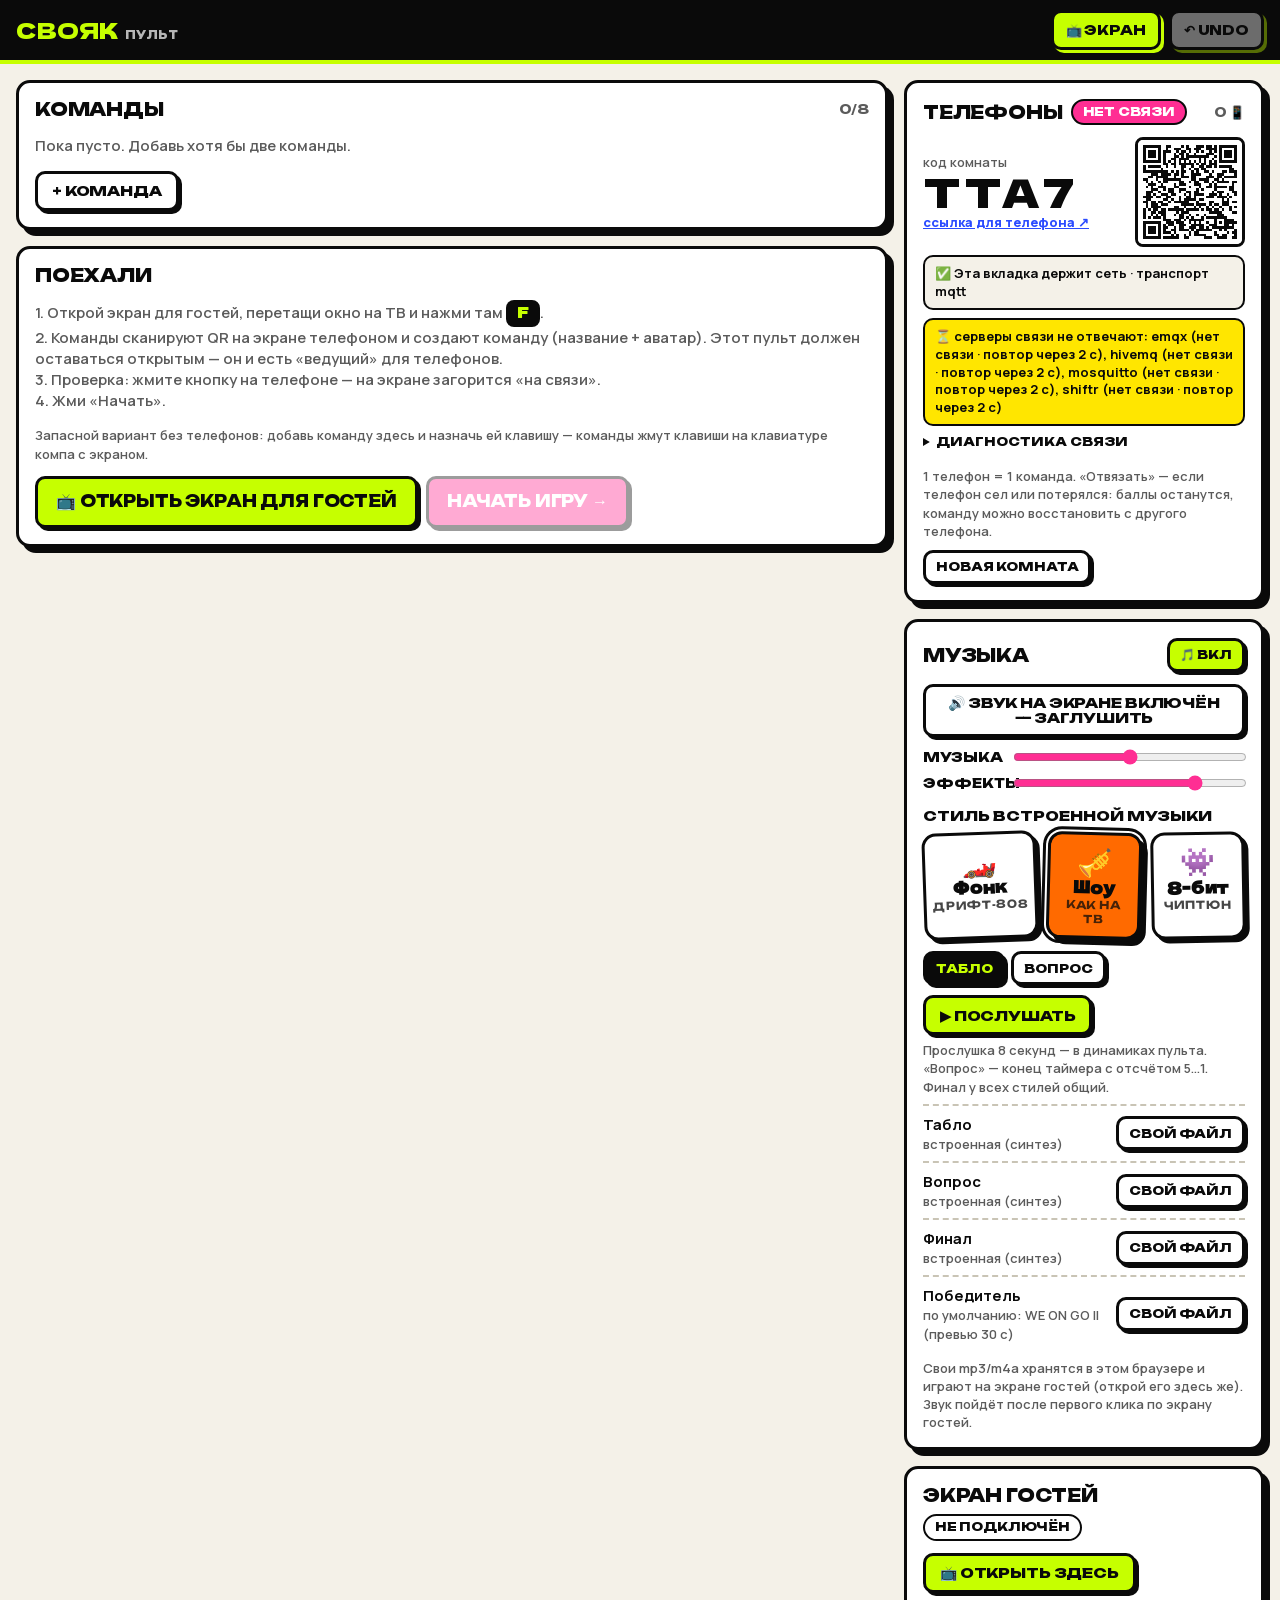
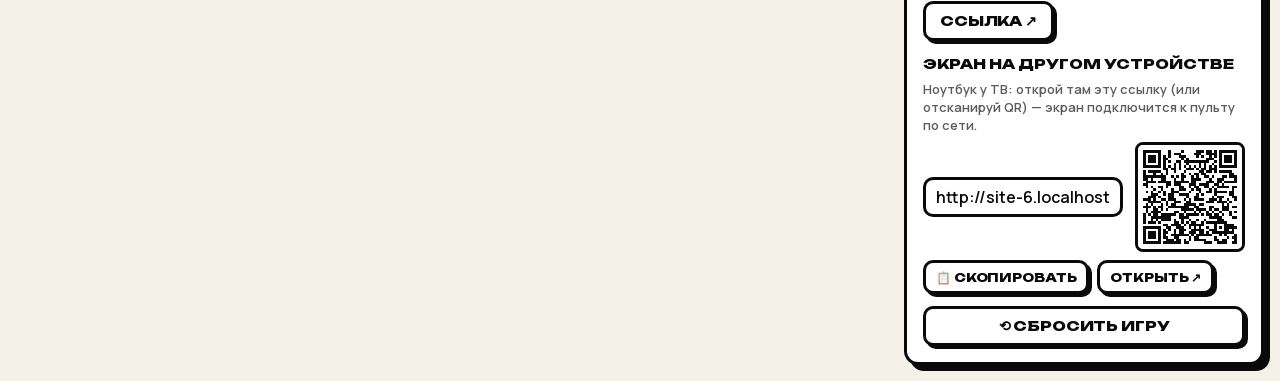
==== commit 5b48377f: "Бегущая строка: с днём рождения, Полина Co-Authored-By: Claude Opus 5.5 <noreply@anthropic.com>" ====
--- a/index.html
+++ b/index.html
@@ -7,8 +7,8 @@
   <link rel="icon" href="data:image/svg+xml,%3Csvg xmlns=%22http://www.w3.org/2000/svg%22 viewBox=%220 0 64 64%22%3E%3Crect x=%224%22 y=%224%22 width=%2256%22 height=%2256%22 rx=%2214%22 fill=%22%23C6FF00%22 stroke=%22%230A0A0A%22 stroke-width=%226%22/%3E%3Ctext x=%2232%22 y=%2246%22 font-family=%22Arial Black,Arial,sans-serif%22 font-weight=%22900%22 font-size=%2238%22 text-anchor=%22middle%22 fill=%22%230A0A0A%22%3E%D0%A1%3C/text%3E%3C/svg%3E">
   <link rel="preload" href="assets/fonts/unbounded-cyrillic.woff2" as="font" type="font/woff2" crossorigin>
   <link rel="preload" href="assets/fonts/dela-gothic-one-cyrillic.woff2" as="font" type="font/woff2" crossorigin>
-  <link rel="stylesheet" href="css/base.css?v=202610201818">
-  <link rel="stylesheet" href="css/host.css?v=202610201818">
+  <link rel="stylesheet" href="css/base.css?v=202610201824">
+  <link rel="stylesheet" href="css/host.css?v=202610201824">
 </head>
 <body>
   <header class="topbar">
@@ -23,17 +23,17 @@
   </div>
   <div id="toast" class="toast" hidden></div>
 
-  <script src="js/state.js?v=202610201818"></script>
-  <script src="js/loader.js?v=202610201818"></script>
+  <script src="js/state.js?v=202610201824"></script>
+  <script src="js/loader.js?v=202610201824"></script>
   <!-- связь с телефонами: библиотеки лежат локально (CDN бывают заблокированы) -->
-  <script src="js/vendor/mqtt-5.10.1.min.js?v=202610201818"></script>
-  <script src="js/vendor/peerjs-1.5.4.min.js?v=202610201818"></script>
-  <script src="js/qr.js?v=202610201818"></script>
-  <script src="js/net.js?v=202610201818"></script>
-  <script src="js/mediadb.js?v=202610201818"></script>
-  <script src="js/clip.js?v=202610201818"></script>
-  <script src="js/remote.js?v=202610201818"></script>
-  <script src="js/music.js?v=202610201818"></script>
-  <script src="js/host.js?v=202610201818"></script>
+  <script src="js/vendor/mqtt-5.10.1.min.js?v=202610201824"></script>
+  <script src="js/vendor/peerjs-1.5.4.min.js?v=202610201824"></script>
+  <script src="js/qr.js?v=202610201824"></script>
+  <script src="js/net.js?v=202610201824"></script>
+  <script src="js/mediadb.js?v=202610201824"></script>
+  <script src="js/clip.js?v=202610201824"></script>
+  <script src="js/remote.js?v=202610201824"></script>
+  <script src="js/music.js?v=202610201824"></script>
+  <script src="js/host.js?v=202610201824"></script>
 </body>
 </html>
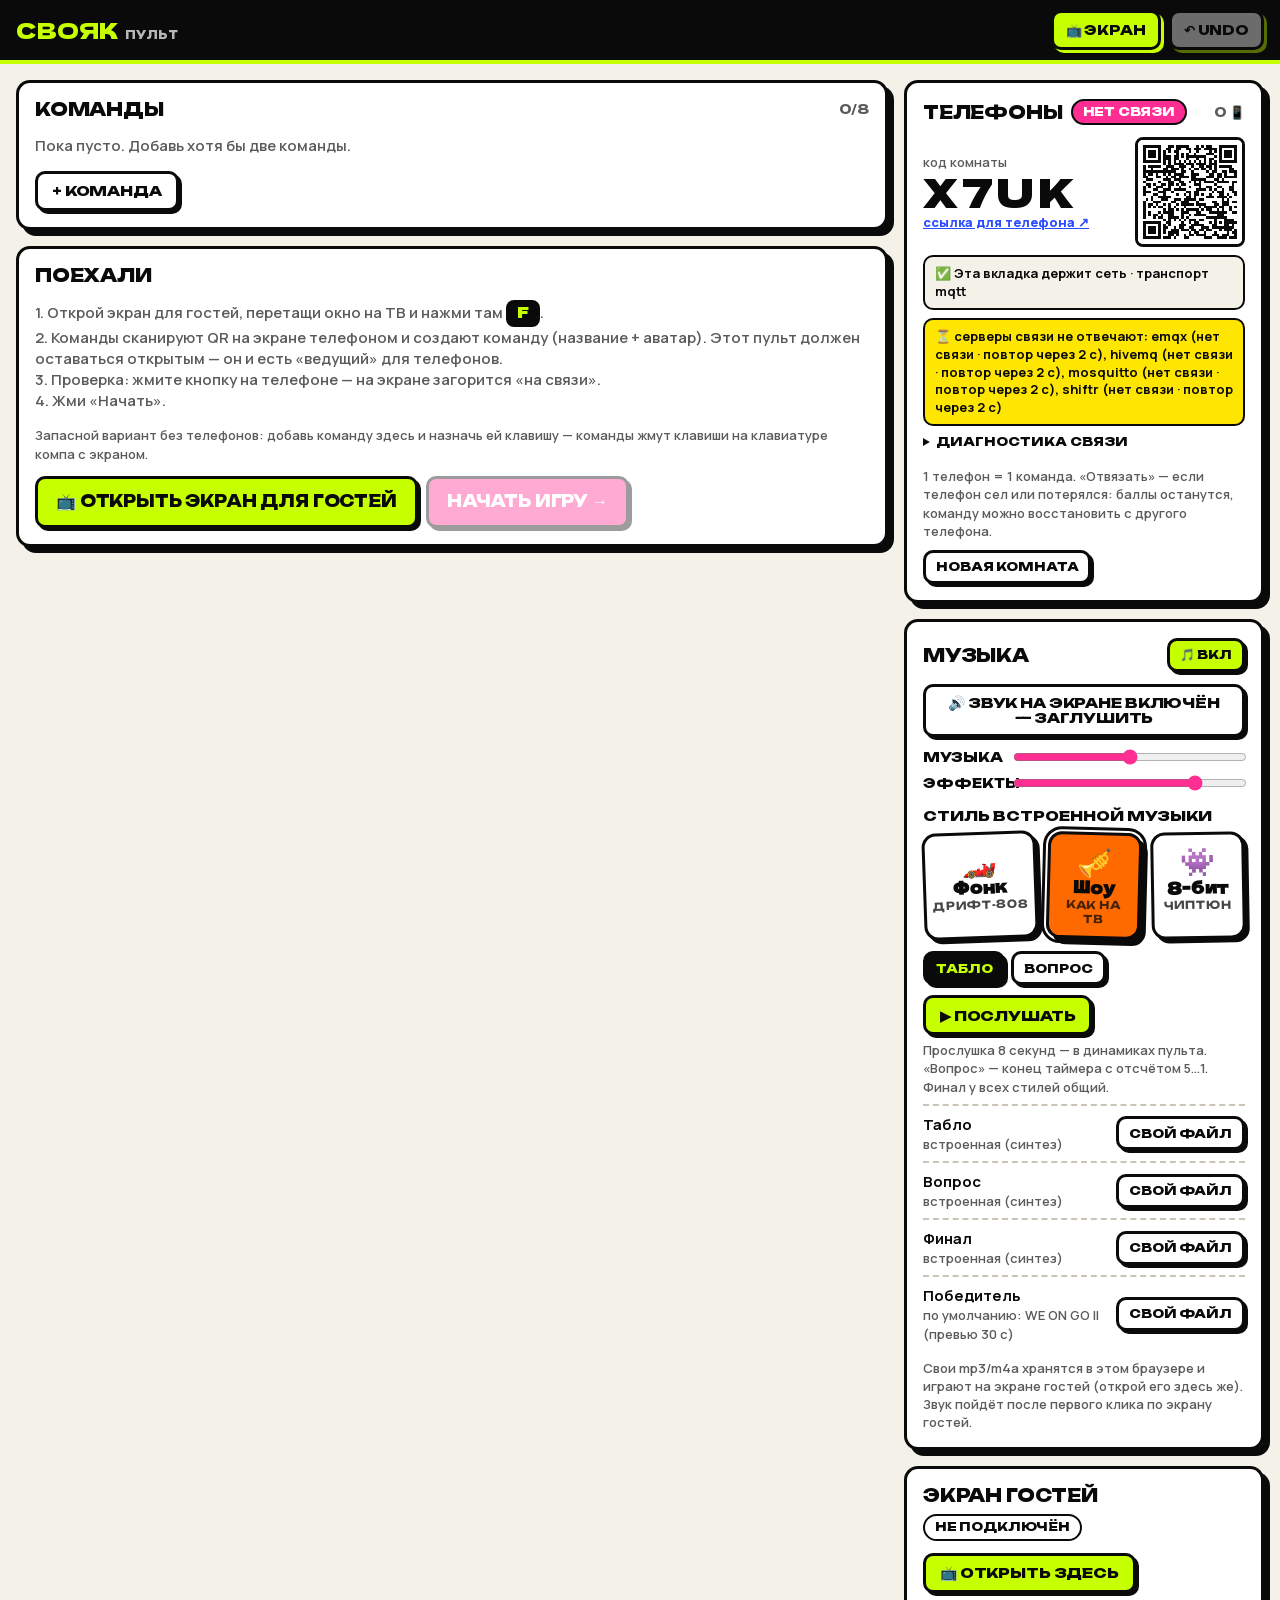
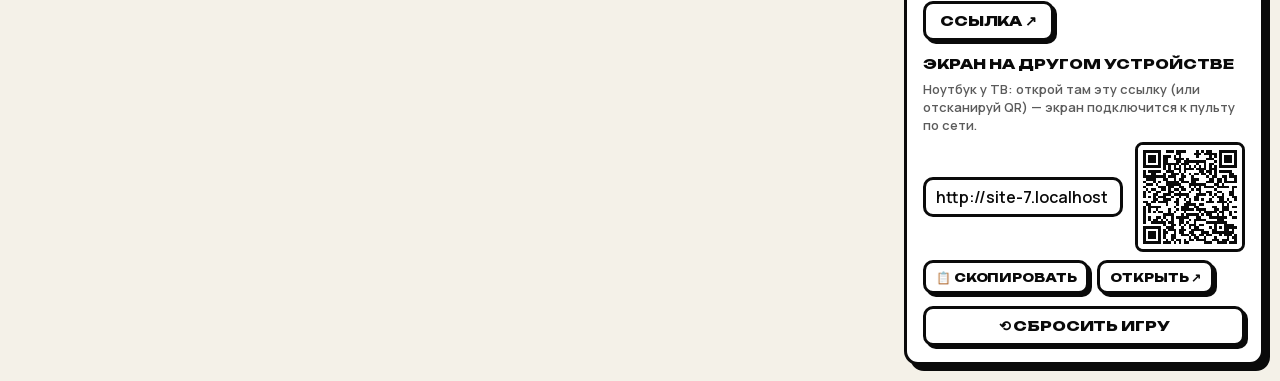
==== commit c36a2cc3: "Шазам: VILLIAN & madk1d «Династия» (свой файл) и ЛСП «Шиншиллы»; подсказка на пульте, если у трека н" ====
--- a/index.html
+++ b/index.html
@@ -7,8 +7,8 @@
   <link rel="icon" href="data:image/svg+xml,%3Csvg xmlns=%22http://www.w3.org/2000/svg%22 viewBox=%220 0 64 64%22%3E%3Crect x=%224%22 y=%224%22 width=%2256%22 height=%2256%22 rx=%2214%22 fill=%22%23C6FF00%22 stroke=%22%230A0A0A%22 stroke-width=%226%22/%3E%3Ctext x=%2232%22 y=%2246%22 font-family=%22Arial Black,Arial,sans-serif%22 font-weight=%22900%22 font-size=%2238%22 text-anchor=%22middle%22 fill=%22%230A0A0A%22%3E%D0%A1%3C/text%3E%3C/svg%3E">
   <link rel="preload" href="assets/fonts/unbounded-cyrillic.woff2" as="font" type="font/woff2" crossorigin>
   <link rel="preload" href="assets/fonts/dela-gothic-one-cyrillic.woff2" as="font" type="font/woff2" crossorigin>
-  <link rel="stylesheet" href="css/base.css?v=202610201824">
-  <link rel="stylesheet" href="css/host.css?v=202610201824">
+  <link rel="stylesheet" href="css/base.css?v=202610211847">
+  <link rel="stylesheet" href="css/host.css?v=202610211847">
 </head>
 <body>
   <header class="topbar">
@@ -23,17 +23,17 @@
   </div>
   <div id="toast" class="toast" hidden></div>
 
-  <script src="js/state.js?v=202610201824"></script>
-  <script src="js/loader.js?v=202610201824"></script>
+  <script src="js/state.js?v=202610211847"></script>
+  <script src="js/loader.js?v=202610211847"></script>
   <!-- связь с телефонами: библиотеки лежат локально (CDN бывают заблокированы) -->
-  <script src="js/vendor/mqtt-5.10.1.min.js?v=202610201824"></script>
-  <script src="js/vendor/peerjs-1.5.4.min.js?v=202610201824"></script>
-  <script src="js/qr.js?v=202610201824"></script>
-  <script src="js/net.js?v=202610201824"></script>
-  <script src="js/mediadb.js?v=202610201824"></script>
-  <script src="js/clip.js?v=202610201824"></script>
-  <script src="js/remote.js?v=202610201824"></script>
-  <script src="js/music.js?v=202610201824"></script>
-  <script src="js/host.js?v=202610201824"></script>
+  <script src="js/vendor/mqtt-5.10.1.min.js?v=202610211847"></script>
+  <script src="js/vendor/peerjs-1.5.4.min.js?v=202610211847"></script>
+  <script src="js/qr.js?v=202610211847"></script>
+  <script src="js/net.js?v=202610211847"></script>
+  <script src="js/mediadb.js?v=202610211847"></script>
+  <script src="js/clip.js?v=202610211847"></script>
+  <script src="js/remote.js?v=202610211847"></script>
+  <script src="js/music.js?v=202610211847"></script>
+  <script src="js/host.js?v=202610211847"></script>
 </body>
 </html>
